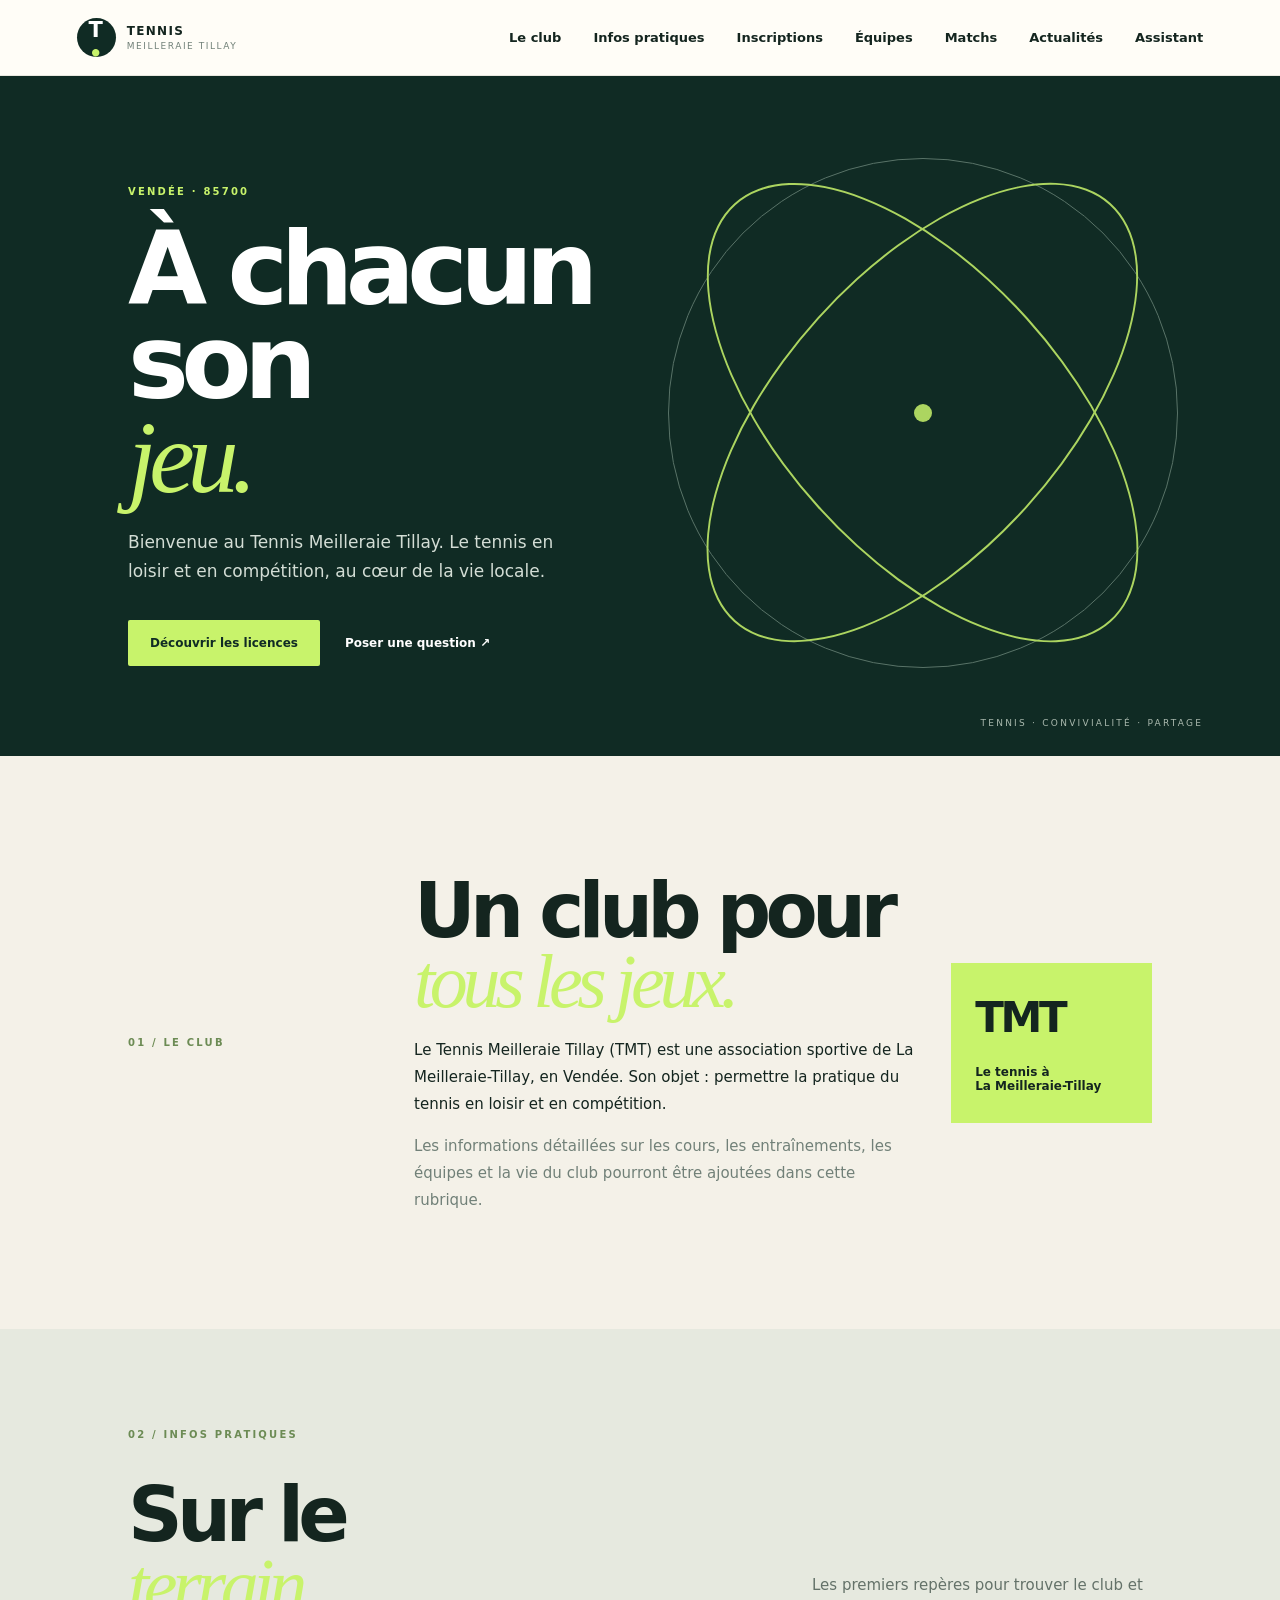
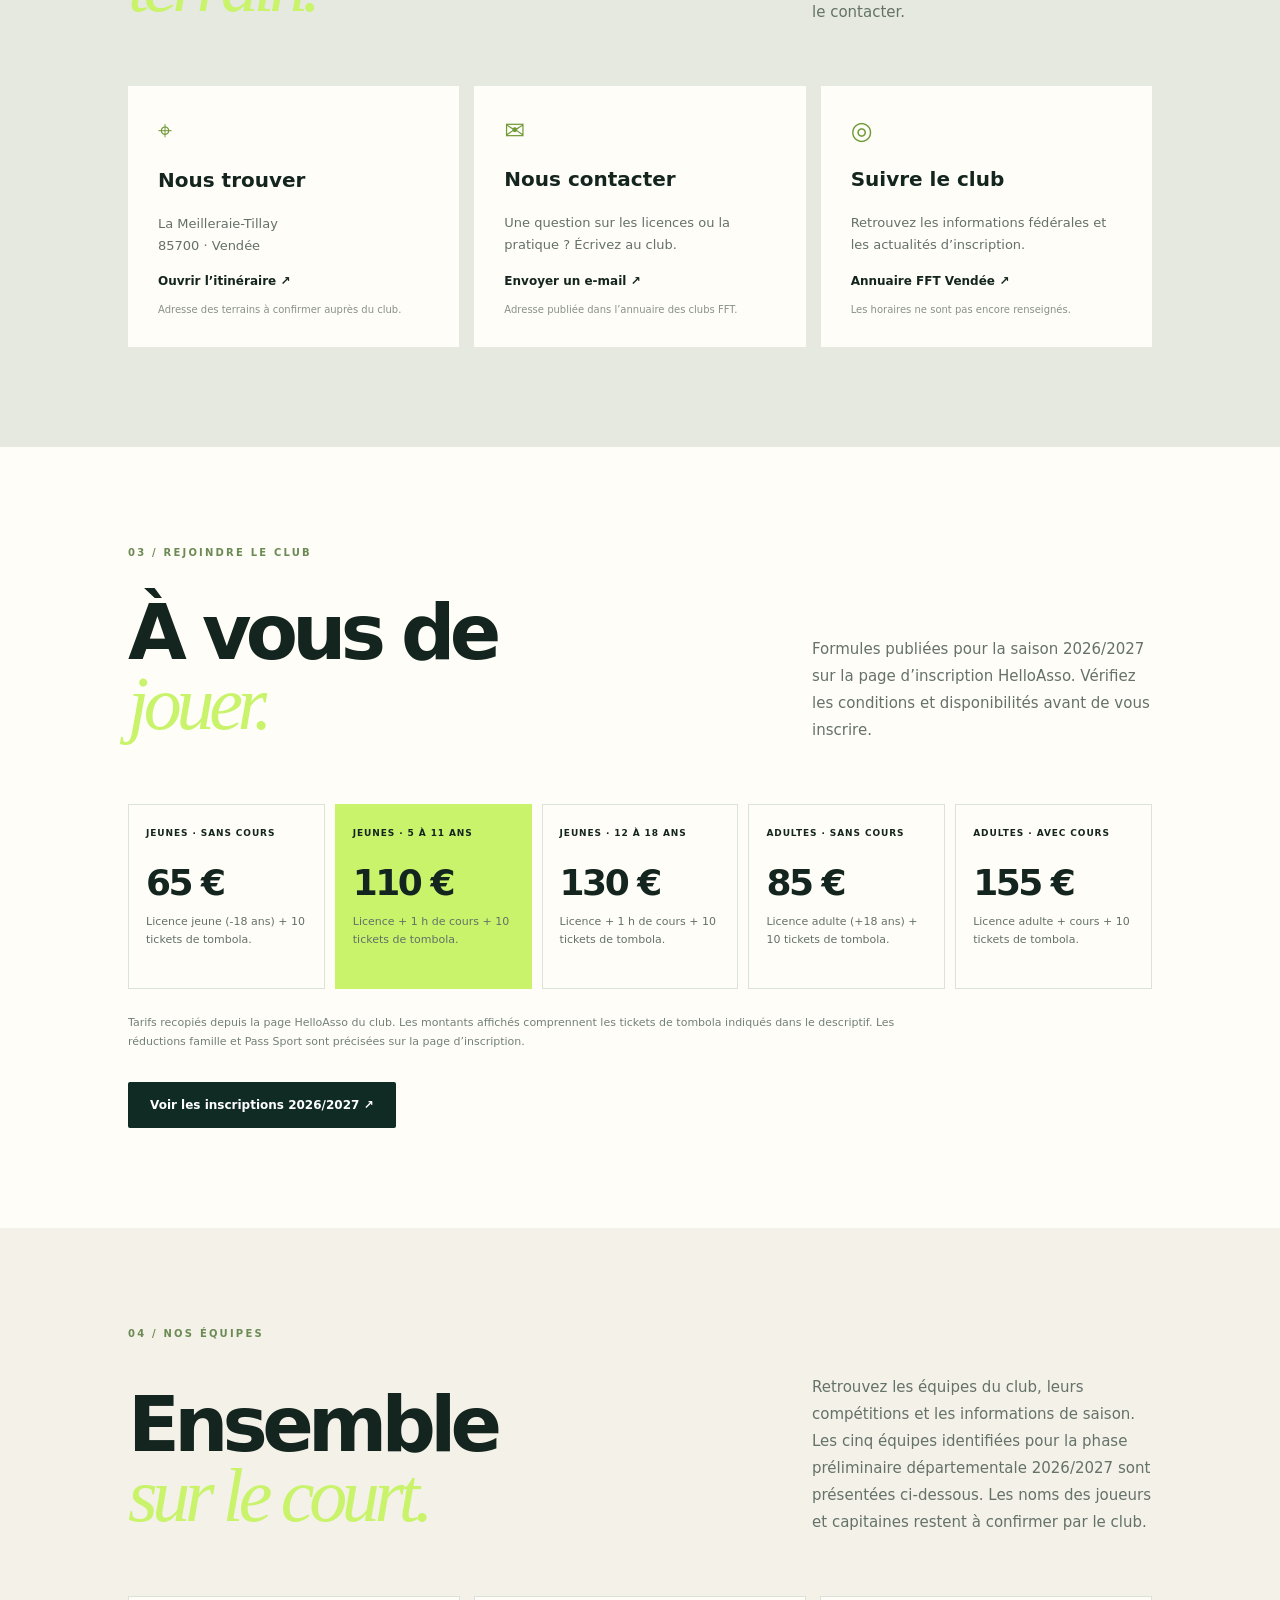
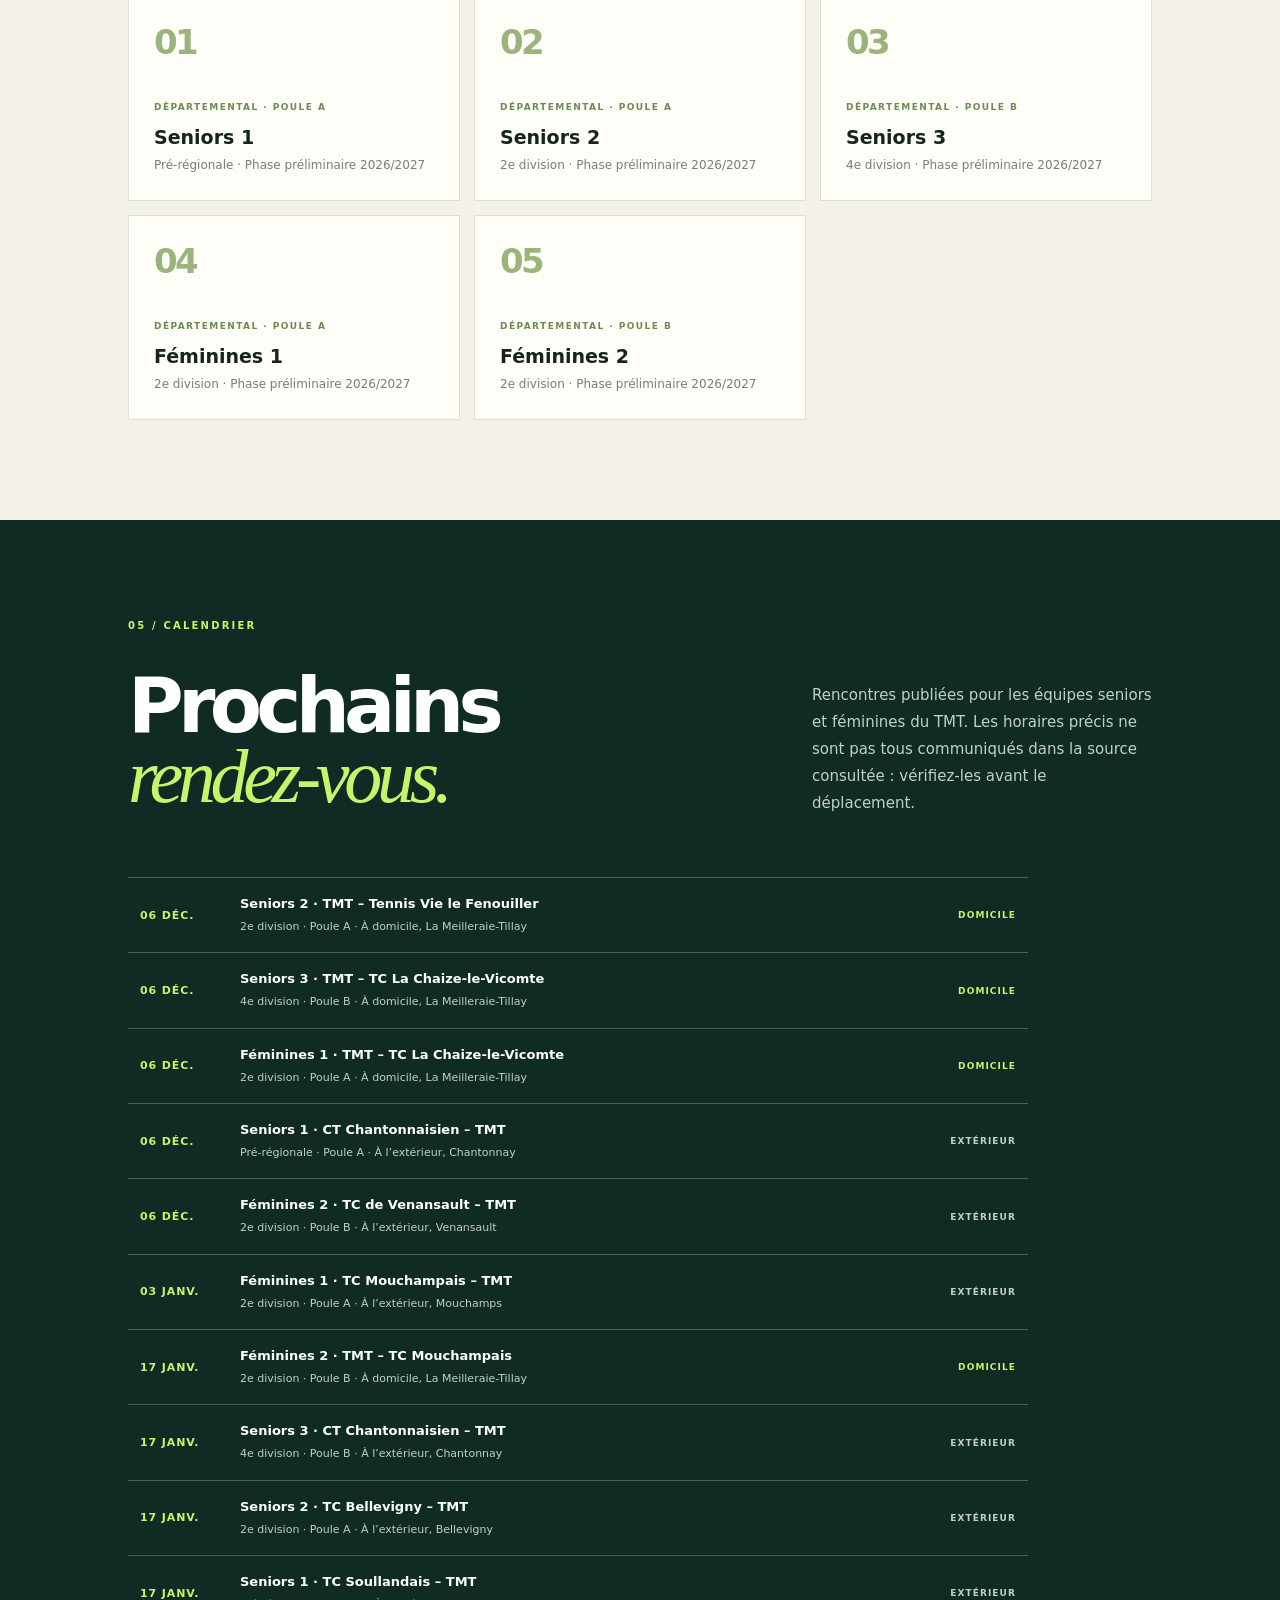
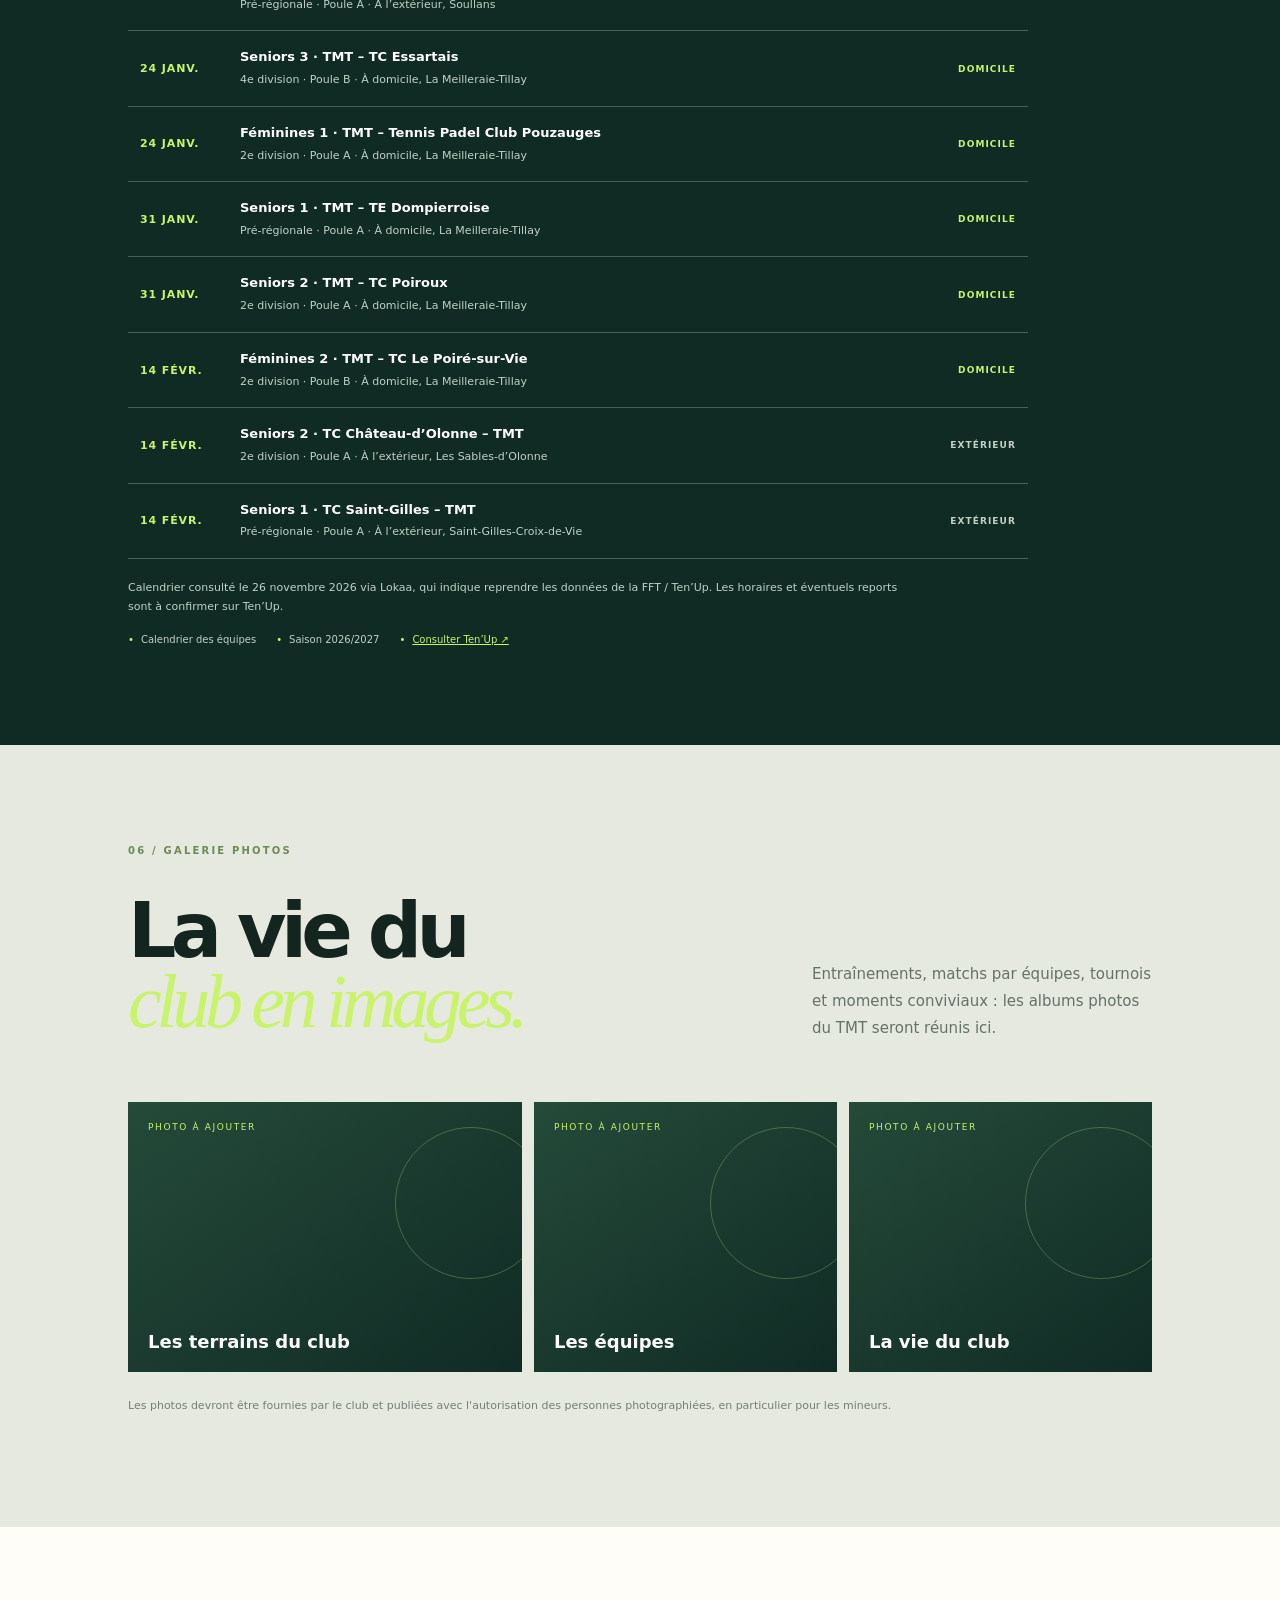
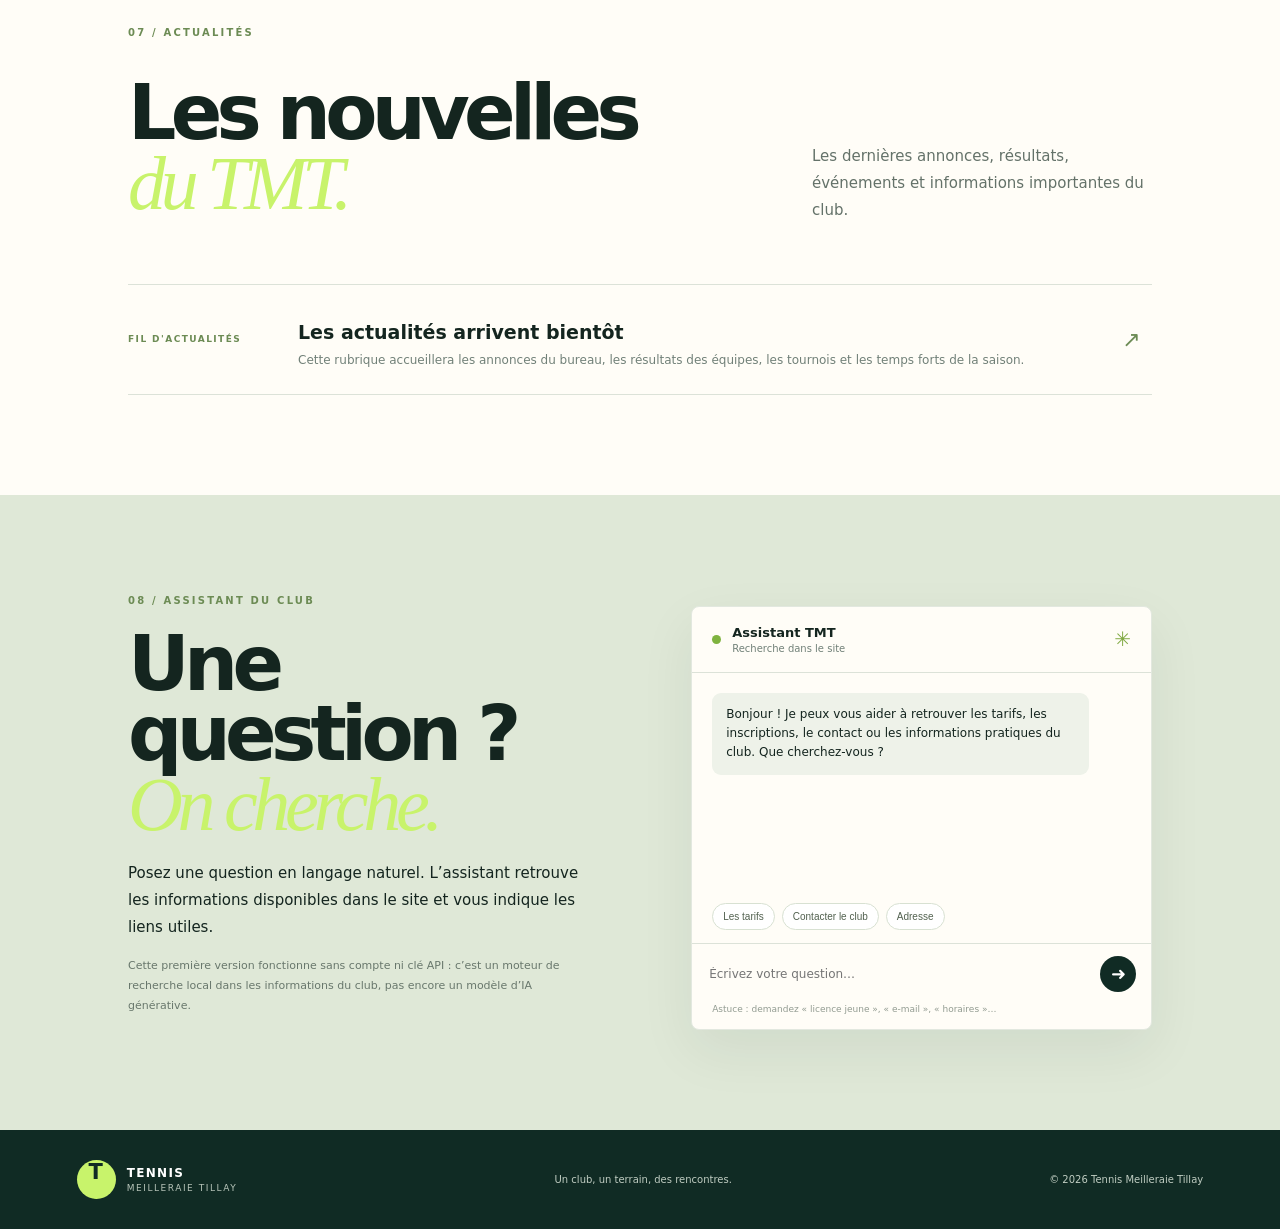
==== index.html @ 19c1b662 "Add files via upload" ====
<!doctype html>
<html lang="fr">
<head>
  <meta charset="utf-8">
  <meta name="viewport" content="width=device-width, initial-scale=1, viewport-fit=cover">
  <meta name="theme-color" content="#102b24">
  <meta name="description" content="Le site du Tennis Meilleraie Tillay : club, inscriptions, actualités et assistant de recherche.">
  <link rel="manifest" href="manifest.webmanifest">
  <link rel="icon" href="assets/icon.svg" type="image/svg+xml">
  <link rel="stylesheet" href="styles.css">
  <title>Tennis Meilleraie Tillay</title>
</head>
<body>
  <header class="topbar">
    <a class="brand" href="#accueil" aria-label="Accueil Tennis Meilleraie Tillay">
      <span class="brand-mark">T<span>•</span></span>
      <span><strong>TENNIS</strong><small>MEILLERAIE TILLAY</small></span>
    </a>
    <button class="menu-toggle" id="menuToggle" aria-label="Ouvrir le menu">☰</button>
    <nav id="mainNav">
      <a href="#club">Le club</a><a href="#infos">Infos pratiques</a>
      <a href="#inscriptions">Inscriptions</a><a href="#equipes">Équipes</a><a href="#calendrier">Matchs</a><a href="#actualites">Actualités</a><a href="#assistant">Assistant</a>
    </nav>
  </header>

  <main id="accueil">
    <section class="hero">
      <div class="hero-content">
        <p class="eyebrow">VENDÉE · 85700</p>
        <h1>À chacun son<br><em>jeu.</em></h1>
        <p class="hero-lead">Bienvenue au Tennis Meilleraie Tillay. Le tennis en loisir et en compétition, au cœur de la vie locale.</p>
        <div class="hero-actions">
          <a class="btn btn-light" href="#inscriptions">Découvrir les licences</a>
          <a class="text-link" href="#assistant">Poser une question ↗</a>
        </div>
      </div>
      <div class="hero-ball" aria-hidden="true"><span></span></div>
      <div class="hero-note">TENNIS · CONVIVIALITÉ · PARTAGE</div>
    </section>

    <section class="intro section" id="club">
      <div class="section-kicker">01 / LE CLUB</div>
      <div class="intro-copy">
        <h2>Un club pour<br><em>tous les jeux.</em></h2>
        <p>Le Tennis Meilleraie Tillay (TMT) est une association sportive de La Meilleraie-Tillay, en Vendée. Son objet : permettre la pratique du tennis en loisir et en compétition.</p>
        <p class="muted">Les informations détaillées sur les cours, les entraînements, les équipes et la vie du club pourront être ajoutées dans cette rubrique.</p>
      </div>
      <div class="stat-card"><span class="stat-number">TMT</span><span>Le tennis à<br>La Meilleraie-Tillay</span></div>
    </section>

    <section class="dark-section section" id="infos">
      <div class="section-kicker">02 / INFOS PRATIQUES</div>
      <div class="section-heading"><h2>Sur le<br><em>terrain.</em></h2><p>Les premiers repères pour trouver le club et le contacter.</p></div>
      <div class="info-grid">
        <article class="info-card"><span class="card-icon">⌖</span><h3>Nous trouver</h3><p>La Meilleraie-Tillay<br>85700 · Vendée</p><a target="_blank" rel="noreferrer" href="https://www.google.com/maps/search/?api=1&query=Tennis+Meilleraie+Tillay">Ouvrir l’itinéraire ↗</a><small>Adresse des terrains à confirmer auprès du club.</small></article>
        <article class="info-card"><span class="card-icon">✉</span><h3>Nous contacter</h3><p>Une question sur les licences ou la pratique ? Écrivez au club.</p><a href="mailto:tennismeilleraietillay85@gmail.com">Envoyer un e-mail ↗</a><small>Adresse publiée dans l’annuaire des clubs FFT.</small></article>
        <article class="info-card"><span class="card-icon">◎</span><h3>Suivre le club</h3><p>Retrouvez les informations fédérales et les actualités d’inscription.</p><a target="_blank" rel="noreferrer" href="https://vendee.fft.fr/clubs-vendee">Annuaire FFT Vendée ↗</a><small>Les horaires ne sont pas encore renseignés.</small></article>
      </div>
    </section>

    <section class="section membership" id="inscriptions">
      <div class="section-kicker">03 / REJOINDRE LE CLUB</div>
      <div class="section-heading"><h2>À vous de<br><em>jouer.</em></h2><p>Formules publiées pour la saison 2026/2027 sur la page d’inscription HelloAsso. Vérifiez les conditions et disponibilités avant de vous inscrire.</p></div>
      <div class="price-grid">
        <article class="price-card"><span>JEUNES · SANS COURS</span><strong>65 €</strong><p>Licence jeune (-18 ans) + 10 tickets de tombola.</p></article>
        <article class="price-card featured"><span>JEUNES · 5 À 11 ANS</span><strong>110 €</strong><p>Licence + 1 h de cours + 10 tickets de tombola.</p></article>
        <article class="price-card"><span>JEUNES · 12 À 18 ANS</span><strong>130 €</strong><p>Licence + 1 h de cours + 10 tickets de tombola.</p></article>
        <article class="price-card"><span>ADULTES · SANS COURS</span><strong>85 €</strong><p>Licence adulte (+18 ans) + 10 tickets de tombola.</p></article>
        <article class="price-card"><span>ADULTES · AVEC COURS</span><strong>155 €</strong><p>Licence adulte + cours + 10 tickets de tombola.</p></article>
      </div>
      <p class="fineprint">Tarifs recopiés depuis la page HelloAsso du club. Les montants affichés comprennent les tickets de tombola indiqués dans le descriptif. Les réductions famille et Pass Sport sont précisées sur la page d’inscription.</p>
      <a class="btn btn-dark" target="_blank" rel="noreferrer" href="https://www.helloasso.com/associations/tennis-meilleraie-tillay/evenements/licences-2026-2027">Voir les inscriptions 2026/2027 ↗</a>
    </section>


    <section class="club-life section" id="equipes">
      <div class="section-kicker">04 / NOS ÉQUIPES</div>
      <div class="section-heading"><h2>Ensemble<br><em>sur le court.</em></h2><p>Retrouvez les équipes du club, leurs compétitions et les informations de saison. Les cinq équipes identifiées pour la phase préliminaire départementale 2026/2027 sont présentées ci-dessous. Les noms des joueurs et capitaines restent à confirmer par le club.</p></div>
      <div class="team-grid">
        <article class="team-card"><span class="team-number">01</span><div><span class="team-tag">DÉPARTEMENTAL · POULE A</span><h3>Seniors 1</h3><p>Pré-régionale · Phase préliminaire 2026/2027</p></div></article>
        <article class="team-card"><span class="team-number">02</span><div><span class="team-tag">DÉPARTEMENTAL · POULE A</span><h3>Seniors 2</h3><p>2e division · Phase préliminaire 2026/2027</p></div></article>
        <article class="team-card"><span class="team-number">03</span><div><span class="team-tag">DÉPARTEMENTAL · POULE B</span><h3>Seniors 3</h3><p>4e division · Phase préliminaire 2026/2027</p></div></article>
        <article class="team-card"><span class="team-number">04</span><div><span class="team-tag">DÉPARTEMENTAL · POULE A</span><h3>Féminines 1</h3><p>2e division · Phase préliminaire 2026/2027</p></div></article>
        <article class="team-card"><span class="team-number">05</span><div><span class="team-tag">DÉPARTEMENTAL · POULE B</span><h3>Féminines 2</h3><p>2e division · Phase préliminaire 2026/2027</p></div></article>
      </div>
    </section>

    <section class="match-section section" id="calendrier">
      <div class="section-kicker">05 / CALENDRIER</div>
      <div class="section-heading"><h2>Prochains<br><em>rendez-vous.</em></h2><p>Rencontres publiées pour les équipes seniors et féminines du TMT. Les horaires précis ne sont pas tous communiqués dans la source consultée : vérifiez-les avant le déplacement.</p></div>
      <div class="fixture-list">
        <article class="fixture-row"><time datetime="2026-12-06">06 DÉC.</time><div><strong>Seniors 2 · TMT – Tennis Vie le Fenouiller</strong><small>2e division · Poule A · À domicile, La Meilleraie-Tillay</small></div><span class="fixture-status">DOMICILE</span></article>
        <article class="fixture-row"><time datetime="2026-12-06">06 DÉC.</time><div><strong>Seniors 3 · TMT – TC La Chaize-le-Vicomte</strong><small>4e division · Poule B · À domicile, La Meilleraie-Tillay</small></div><span class="fixture-status">DOMICILE</span></article>
        <article class="fixture-row"><time datetime="2026-12-06">06 DÉC.</time><div><strong>Féminines 1 · TMT – TC La Chaize-le-Vicomte</strong><small>2e division · Poule A · À domicile, La Meilleraie-Tillay</small></div><span class="fixture-status">DOMICILE</span></article>
        <article class="fixture-row"><time datetime="2026-12-06">06 DÉC.</time><div><strong>Seniors 1 · CT Chantonnaisien – TMT</strong><small>Pré-régionale · Poule A · À l’extérieur, Chantonnay</small></div><span class="fixture-status away">EXTÉRIEUR</span></article>
        <article class="fixture-row"><time datetime="2026-12-06">06 DÉC.</time><div><strong>Féminines 2 · TC de Venansault – TMT</strong><small>2e division · Poule B · À l’extérieur, Venansault</small></div><span class="fixture-status away">EXTÉRIEUR</span></article>
        <article class="fixture-row"><time datetime="2027-01-03">03 JANV.</time><div><strong>Féminines 1 · TC Mouchampais – TMT</strong><small>2e division · Poule A · À l’extérieur, Mouchamps</small></div><span class="fixture-status away">EXTÉRIEUR</span></article>
        <article class="fixture-row"><time datetime="2027-01-17">17 JANV.</time><div><strong>Féminines 2 · TMT – TC Mouchampais</strong><small>2e division · Poule B · À domicile, La Meilleraie-Tillay</small></div><span class="fixture-status">DOMICILE</span></article>
        <article class="fixture-row"><time datetime="2027-01-17">17 JANV.</time><div><strong>Seniors 3 · CT Chantonnaisien – TMT</strong><small>4e division · Poule B · À l’extérieur, Chantonnay</small></div><span class="fixture-status away">EXTÉRIEUR</span></article>
        <article class="fixture-row"><time datetime="2027-01-17">17 JANV.</time><div><strong>Seniors 2 · TC Bellevigny – TMT</strong><small>2e division · Poule A · À l’extérieur, Bellevigny</small></div><span class="fixture-status away">EXTÉRIEUR</span></article>
        <article class="fixture-row"><time datetime="2027-01-17">17 JANV.</time><div><strong>Seniors 1 · TC Soullandais – TMT</strong><small>Pré-régionale · Poule A · À l’extérieur, Soullans</small></div><span class="fixture-status away">EXTÉRIEUR</span></article>
        <article class="fixture-row"><time datetime="2027-01-24">24 JANV.</time><div><strong>Seniors 3 · TMT – TC Essartais</strong><small>4e division · Poule B · À domicile, La Meilleraie-Tillay</small></div><span class="fixture-status">DOMICILE</span></article>
        <article class="fixture-row"><time datetime="2027-01-24">24 JANV.</time><div><strong>Féminines 1 · TMT – Tennis Padel Club Pouzauges</strong><small>2e division · Poule A · À domicile, La Meilleraie-Tillay</small></div><span class="fixture-status">DOMICILE</span></article>
        <article class="fixture-row"><time datetime="2027-01-31">31 JANV.</time><div><strong>Seniors 1 · TMT – TE Dompierroise</strong><small>Pré-régionale · Poule A · À domicile, La Meilleraie-Tillay</small></div><span class="fixture-status">DOMICILE</span></article>
        <article class="fixture-row"><time datetime="2027-01-31">31 JANV.</time><div><strong>Seniors 2 · TMT – TC Poiroux</strong><small>2e division · Poule A · À domicile, La Meilleraie-Tillay</small></div><span class="fixture-status">DOMICILE</span></article>
        <article class="fixture-row"><time datetime="2027-02-14">14 FÉVR.</time><div><strong>Féminines 2 · TMT – TC Le Poiré-sur-Vie</strong><small>2e division · Poule B · À domicile, La Meilleraie-Tillay</small></div><span class="fixture-status">DOMICILE</span></article>
        <article class="fixture-row"><time datetime="2027-02-14">14 FÉVR.</time><div><strong>Seniors 2 · TC Château-d’Olonne – TMT</strong><small>2e division · Poule A · À l’extérieur, Les Sables-d’Olonne</small></div><span class="fixture-status away">EXTÉRIEUR</span></article>
        <article class="fixture-row"><time datetime="2027-02-14">14 FÉVR.</time><div><strong>Seniors 1 · TC Saint-Gilles – TMT</strong><small>Pré-régionale · Poule A · À l’extérieur, Saint-Gilles-Croix-de-Vie</small></div><span class="fixture-status away">EXTÉRIEUR</span></article>
      </div>
      <p class="fineprint on-dark">Calendrier consulté le 26 novembre 2026 via Lokaa, qui indique reprendre les données de la FFT / Ten’Up. Les horaires et éventuels reports sont à confirmer sur Ten’Up.</p>
      <div class="match-legend"><span>Calendrier des équipes</span><span>Saison 2026/2027</span><span><a href="https://tenup.fft.fr/recherche/equipes" target="_blank" rel="noreferrer">Consulter Ten’Up ↗</a></span></div>
    </section>

    <section class="gallery-section section" id="galerie">
      <div class="section-kicker">06 / GALERIE PHOTOS</div>
      <div class="section-heading"><h2>La vie du<br><em>club en images.</em></h2><p>Entraînements, matchs par équipes, tournois et moments conviviaux : les albums photos du TMT seront réunis ici.</p></div>
      <div class="gallery-grid">
        <div class="gallery-placeholder gallery-large"><span>PHOTO À AJOUTER</span><strong>Les terrains du club</strong></div>
        <div class="gallery-placeholder"><span>PHOTO À AJOUTER</span><strong>Les équipes</strong></div>
        <div class="gallery-placeholder"><span>PHOTO À AJOUTER</span><strong>La vie du club</strong></div>
      </div>
      <p class="fineprint">Les photos devront être fournies par le club et publiées avec l'autorisation des personnes photographiées, en particulier pour les mineurs.</p>
    </section>

    <section class="news-section section" id="actualites">
      <div class="section-kicker">07 / ACTUALITÉS</div>
      <div class="section-heading"><h2>Les nouvelles<br><em>du TMT.</em></h2><p>Les dernières annonces, résultats, événements et informations importantes du club.</p></div>
      <article class="news-empty"><span class="news-date">FIL D'ACTUALITÉS</span><div><h3>Les actualités arrivent bientôt</h3><p>Cette rubrique accueillera les annonces du bureau, les résultats des équipes, les tournois et les temps forts de la saison.</p></div><span class="news-arrow">↗</span></article>
    </section>

    <section class="assistant-section section" id="assistant">
      <div class="section-kicker">08 / ASSISTANT DU CLUB</div>
      <div class="assistant-layout">
        <div><h2>Une question ?<br><em>On cherche.</em></h2><p>Posez une question en langage naturel. L’assistant retrouve les informations disponibles dans le site et vous indique les liens utiles.</p><p class="assistant-disclaimer">Cette première version fonctionne sans compte ni clé API : c’est un moteur de recherche local dans les informations du club, pas encore un modèle d’IA générative.</p></div>
        <div class="chat-panel">
          <div class="chat-head"><span class="online-dot"></span><div><strong>Assistant TMT</strong><small>Recherche dans le site</small></div><span class="sparkle">✳</span></div>
          <div class="chat-messages" id="chatMessages" aria-live="polite">
            <div class="bubble bot">Bonjour ! Je peux vous aider à retrouver les tarifs, les inscriptions, le contact ou les informations pratiques du club. Que cherchez-vous ?</div>
          </div>
          <div class="suggestions">
            <button data-question="Quels sont les tarifs ?">Les tarifs</button>
            <button data-question="Comment contacter le club ?">Contacter le club</button>
            <button data-question="Où se trouve le club ?">Adresse</button>
          </div>
          <form id="chatForm" class="chat-form"><input id="chatInput" autocomplete="off" placeholder="Écrivez votre question…" aria-label="Votre question"><button aria-label="Envoyer">➜</button></form>
          <small class="chat-hint">Astuce : demandez « licence jeune », « e-mail », « horaires »…</small>
        </div>
      </div>
    </section>
  </main>

  <footer><a class="brand footer-brand" href="#accueil"><span class="brand-mark">T<span>•</span></span><span><strong>TENNIS</strong><small>MEILLERAIE TILLAY</small></span></a><p>Un club, un terrain, des rencontres.</p><span>© <span id="year"></span> Tennis Meilleraie Tillay</span></footer>
  <script src="app.js"></script>
</body>
</html>
---- styles.css ----
:root{--forest:#102b24;--green:#c8f36b;--cream:#f4f1e8;--paper:#fffdf7;--ink:#14251f;--muted:#718078;--line:#dce2d8}*{box-sizing:border-box}html{scroll-behavior:smooth}body{margin:0;background:var(--cream);color:var(--ink);font-family:Inter,ui-sans-serif,system-ui,-apple-system,"Segoe UI",sans-serif}a{color:inherit}.topbar{height:76px;padding:0 6vw;display:flex;align-items:center;justify-content:space-between;background:var(--paper);position:sticky;top:0;z-index:10;border-bottom:1px solid #e9e8df}.brand{display:flex;align-items:center;gap:11px;text-decoration:none;letter-spacing:.08em}.brand-mark{width:39px;height:39px;border-radius:50%;background:var(--forest);color:white;display:grid;place-items:center;font-weight:900;font-size:21px}.brand-mark span{color:var(--green)}.brand strong,.brand small{display:block}.brand strong{font-size:12px}.brand small{font-size:9px;letter-spacing:.17em;margin-top:3px;color:var(--muted)}nav{display:flex;gap:32px}nav a{text-decoration:none;font-size:13px;font-weight:650}nav a:hover,.text-link:hover{color:#5e8a23}.menu-toggle{display:none;border:0;background:none;font-size:25px}.hero{min-height:590px;background:var(--forest);color:white;padding:100px 10vw 90px;position:relative;overflow:hidden;display:flex;align-items:center}.hero-content{max-width:620px;position:relative;z-index:2}.eyebrow,.section-kicker{font-size:10px;font-weight:800;letter-spacing:.22em}.eyebrow{color:var(--green)}h1,h2{font-size:clamp(54px,8vw,105px);line-height:.92;letter-spacing:-.075em;margin:25px 0 22px;font-weight:850}h1 em,h2 em{font-family:Georgia,serif;font-weight:400;letter-spacing:-.07em;color:var(--green)}.hero-lead{font-size:17px;line-height:1.7;color:#d3ddd5;max-width:440px}.hero-actions{display:flex;align-items:center;gap:25px;margin-top:35px}.btn{display:inline-flex;padding:16px 22px;text-decoration:none;font-size:12px;font-weight:800;border-radius:2px;align-items:center;justify-content:center}.btn-light{background:var(--green);color:var(--forest)}.btn-dark{background:var(--forest);color:white;margin-top:20px}.text-link{font-size:12px;color:white;text-decoration:none;font-weight:700}.hero-ball{position:absolute;width:min(42vw,510px);height:min(42vw,510px);border-radius:50%;right:8%;top:12%;border:1px solid #668074;display:grid;place-items:center;opacity:.85}.hero-ball:before,.hero-ball:after{content:"";position:absolute;border:2px solid var(--green);border-radius:50%;width:110%;height:55%;transform:rotate(48deg)}.hero-ball:after{transform:rotate(-48deg)}.hero-ball span{width:18px;height:18px;background:var(--green);border-radius:50%}.hero-note{position:absolute;bottom:28px;right:6vw;font-size:9px;letter-spacing:.25em;color:#aab9ae}.section{padding:100px 10vw}.intro{display:grid;grid-template-columns:1fr 2fr .8fr;gap:35px;align-items:center}.section-kicker{color:#6c8b54}.intro h2,.section-heading h2,.assistant-layout h2{font-size:clamp(48px,6vw,76px);margin:20px 0}.intro-copy p,.section-heading p,.assistant-layout>div>p{font-size:15px;line-height:1.8;max-width:560px}.muted,.fineprint{color:var(--muted)}.stat-card{background:var(--green);padding:30px 24px;min-height:160px;display:flex;flex-direction:column;justify-content:space-between;font-size:12px;font-weight:700}.stat-number{font-size:42px;letter-spacing:-.08em}.dark-section{background:#e6e9df}.section-heading{display:flex;align-items:end;justify-content:space-between;gap:30px;margin:20px 0 45px}.section-heading h2{flex:1}.section-heading p{max-width:340px;color:#647269}.info-grid{display:grid;grid-template-columns:repeat(3,1fr);gap:15px}.info-card{background:var(--paper);padding:30px;min-height:260px;display:flex;flex-direction:column;align-items:flex-start}.card-icon{font-size:25px;color:#719a39}.info-card h3{font-size:20px;margin:22px 0 8px}.info-card p{font-size:13px;line-height:1.7;color:#637168;min-height:48px}.info-card a{font-size:12px;font-weight:800;text-decoration:none;margin-top:auto}.info-card small{font-size:10px;color:#879189;margin-top:14px;line-height:1.5}.membership{background:var(--paper)}.price-grid{display:grid;grid-template-columns:repeat(5,1fr);gap:10px}.price-card{padding:22px 17px;border:1px solid var(--line);min-height:185px;display:flex;flex-direction:column}.price-card.featured{background:var(--green);border-color:var(--green)}.price-card span{font-size:9px;letter-spacing:.1em;font-weight:850;line-height:1.5}.price-card strong{font-size:36px;letter-spacing:-.07em;margin:22px 0 10px}.price-card p{font-size:11px;line-height:1.6;color:#637168;margin:0}.fineprint{font-size:11px;line-height:1.7;max-width:780px;margin-top:25px}.assistant-section{background:#dfe8d7}.assistant-layout{display:grid;grid-template-columns:1fr 1fr;gap:8vw;align-items:center}.assistant-disclaimer{font-size:11px!important;color:#68776c}.chat-panel{background:var(--paper);box-shadow:0 20px 55px #102b2412;border:1px solid #e2e8df;border-radius:8px;overflow:hidden}.chat-head{display:flex;align-items:center;gap:11px;padding:18px 20px;border-bottom:1px solid var(--line)}.online-dot{width:9px;height:9px;border-radius:50%;background:#7fb33f}.chat-head strong,.chat-head small{display:block}.chat-head strong{font-size:13px}.chat-head small{font-size:10px;color:var(--muted);margin-top:3px}.sparkle{margin-left:auto;color:#80a943;font-size:20px}.chat-messages{height:230px;overflow:auto;padding:20px;display:flex;flex-direction:column;gap:12px}.bubble{max-width:90%;font-size:12px;line-height:1.6;padding:12px 14px;border-radius:9px}.bubble.bot{background:#eef2e9;align-self:flex-start}.bubble.user{background:var(--forest);color:white;align-self:flex-end}.bubble a{font-weight:800}.suggestions{display:flex;gap:7px;flex-wrap:wrap;padding:0 20px 13px}.suggestions button{border:1px solid #d8e1d2;background:white;border-radius:20px;padding:7px 10px;font-size:10px;color:#52614f}.suggestions button:active{background:var(--green)}.chat-form{display:flex;padding:12px 15px;border-top:1px solid var(--line);gap:8px}.chat-form input{border:0;outline:0;flex:1;min-width:0;font:inherit;font-size:12px;background:transparent}.chat-form button{width:36px;height:36px;border:0;border-radius:50%;background:var(--forest);color:white;font-size:18px}.chat-hint{display:block;padding:0 20px 15px;color:#929b91;font-size:9px}footer{background:var(--forest);color:white;padding:30px 6vw;display:flex;align-items:center;justify-content:space-between;gap:20px}footer p,footer>span{font-size:10px;color:#c0cdc2}.footer-brand .brand-mark{background:var(--green);color:var(--forest)}.footer-brand small{color:#b7c4b9}@media(max-width:850px){.topbar{padding:0 5vw}.menu-toggle{display:block}nav{display:none;position:absolute;top:76px;left:0;right:0;background:var(--paper);padding:20px 6vw;flex-direction:column;gap:20px;border-bottom:1px solid var(--line)}nav.open{display:flex}.hero{padding:85px 7vw;min-height:570px}.hero-ball{right:-22%;top:25%;width:70vw;height:70vw;opacity:.35}.section{padding:75px 7vw}.intro{grid-template-columns:1fr 2fr}.stat-card{grid-column:2}.price-grid{grid-template-columns:repeat(2,1fr)}.assistant-layout{grid-template-columns:1fr;gap:30px}}@media(max-width:560px){.hero{min-height:560px}.hero h1{font-size:68px}.hero-actions{align-items:flex-start;flex-direction:column;gap:18px}.intro{grid-template-columns:1fr}.stat-card{grid-column:auto;max-width:220px}.section-heading{display:block}.section-heading p{margin-top:0}.info-grid{grid-template-columns:1fr}.info-card{min-height:210px}.price-grid{grid-template-columns:1fr 1fr}.price-card{min-height:165px;padding:16px 13px}.price-card strong{font-size:30px}.assistant-layout h2{font-size:56px}footer{flex-wrap:wrap}footer p{order:3;width:100%}}@media(prefers-reduced-motion:reduce){html{scroll-behavior:auto}}

/* Rubriques équipes, calendrier, galerie et actualités */
.club-life{background:#f4f1e8}.team-grid{display:grid;grid-template-columns:repeat(3,1fr);gap:14px}.team-card{background:#fffdf7;padding:25px;min-height:205px;display:flex;flex-direction:column;justify-content:space-between;border:1px solid #dce2d8}.team-number{font-size:34px;font-weight:850;letter-spacing:-.08em;color:#9bb47c}.team-tag,.news-date{font-size:9px;letter-spacing:.16em;font-weight:850;color:#6c8b54}.team-card h3,.news-empty h3{font-size:19px;margin:12px 0 7px}.team-card p,.news-empty p{font-size:12px;line-height:1.7;color:#718078;margin:0}.match-section{background:#102b24;color:white}.match-section .section-kicker{color:#c8f36b}.match-section .section-heading p{color:#c2d0c5}.match-empty{border:1px solid #496057;padding:25px;display:flex;align-items:center;gap:20px;max-width:760px}.calendar-icon{font-size:38px;color:#c8f36b}.match-empty strong{font-size:16px}.match-empty p{font-size:12px;line-height:1.6;color:#c2d0c5;margin-bottom:0}.match-legend{display:flex;gap:20px;margin-top:18px;color:#c2d0c5;font-size:10px}.match-legend span:before{content:"•";color:#c8f36b;margin-right:7px}.gallery-section{background:#e6e9df}.gallery-placeholder{min-height:170px;background:linear-gradient(145deg,#244a39,#102b24);color:white;padding:20px;display:flex;flex-direction:column;justify-content:space-between;position:relative;overflow:hidden}.gallery-placeholder:after{content:"";position:absolute;width:150px;height:150px;border:1px solid #a5c47b;border-radius:50%;right:-25px;top:25px;opacity:.35}.gallery-placeholder span{font-size:9px;letter-spacing:.18em;color:#c8f36b;z-index:1}.gallery-placeholder strong{font-size:18px;z-index:1}.gallery-large{min-height:270px}.gallery-grid{display:grid;grid-template-columns:1.3fr 1fr 1fr;gap:12px}.news-section{background:#fffdf7}.news-empty{border-top:1px solid #dce2d8;border-bottom:1px solid #dce2d8;padding:24px 0;display:grid;grid-template-columns:150px 1fr 30px;gap:20px;align-items:center}.news-arrow{font-size:22px;color:#6c8b54}.assistant-section .section-kicker{color:#6c8b54}
@media(max-width:850px){.team-grid{grid-template-columns:1fr 1fr}.gallery-grid{grid-template-columns:1fr 1fr}.gallery-large{grid-column:span 2}.news-empty{grid-template-columns:1fr 25px}.news-date{grid-column:1/-1}}
@media(max-width:560px){.team-grid,.gallery-grid{grid-template-columns:1fr}.gallery-large{grid-column:auto}.gallery-placeholder,.gallery-large{min-height:180px}.match-empty{align-items:flex-start;padding:18px}.match-legend{flex-wrap:wrap;gap:10px}.news-empty{gap:10px}}

/* Calendrier des rencontres */
.fixture-list{max-width:900px;border-top:1px solid #496057}.fixture-row{display:grid;grid-template-columns:82px 1fr auto;gap:18px;align-items:center;padding:17px 12px;border-bottom:1px solid #496057}.fixture-row time{font-size:11px;letter-spacing:.08em;font-weight:850;color:#c8f36b}.fixture-row strong{font-size:13px;display:block;line-height:1.45}.fixture-row small{display:block;font-size:11px;color:#c2d0c5;margin-top:5px;line-height:1.5}.fixture-status{font-size:9px;letter-spacing:.12em;font-weight:850;color:#c8f36b}.fixture-status.away{color:#c2d0c5}.on-dark{color:#c2d0c5;margin-top:20px}.match-legend a{color:#c8f36b}@media(max-width:560px){.fixture-row{grid-template-columns:62px 1fr;gap:10px;padding:15px 4px}.fixture-status{grid-column:2}.fixture-row strong{font-size:12px}}
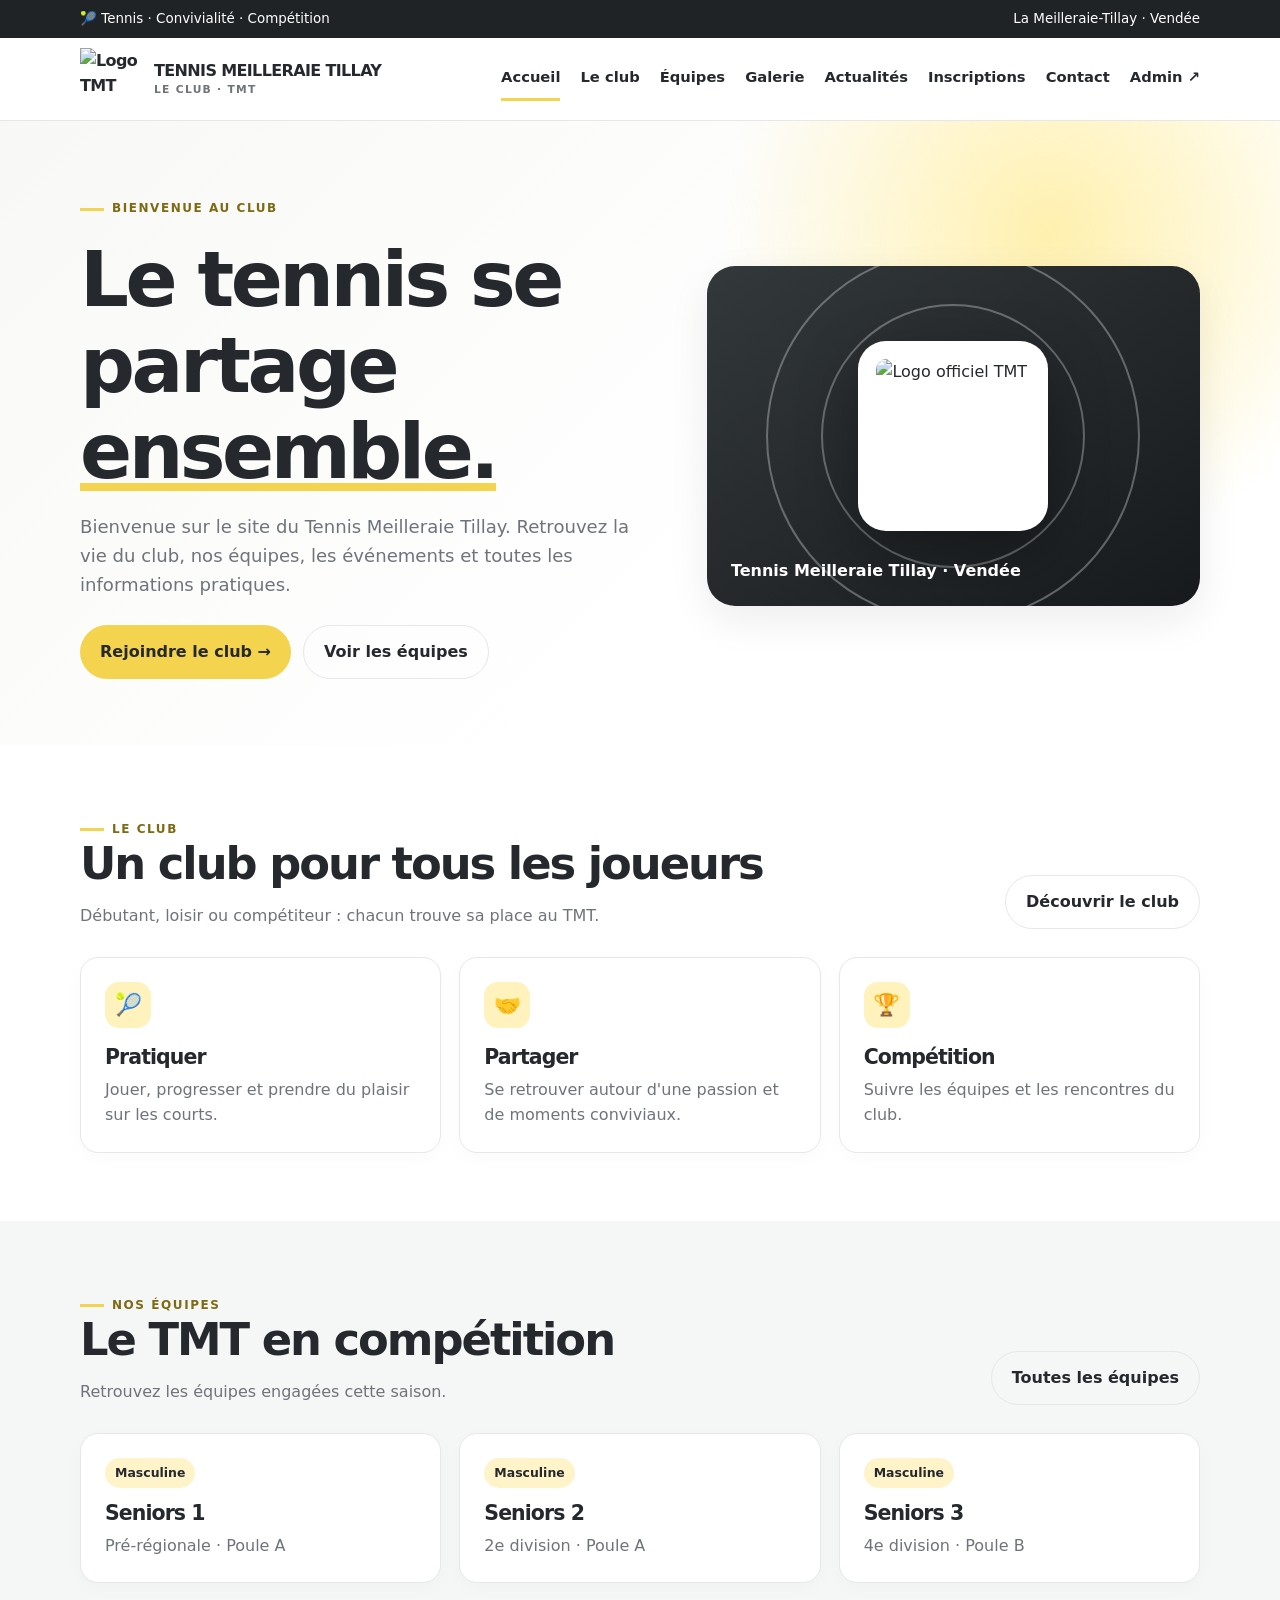
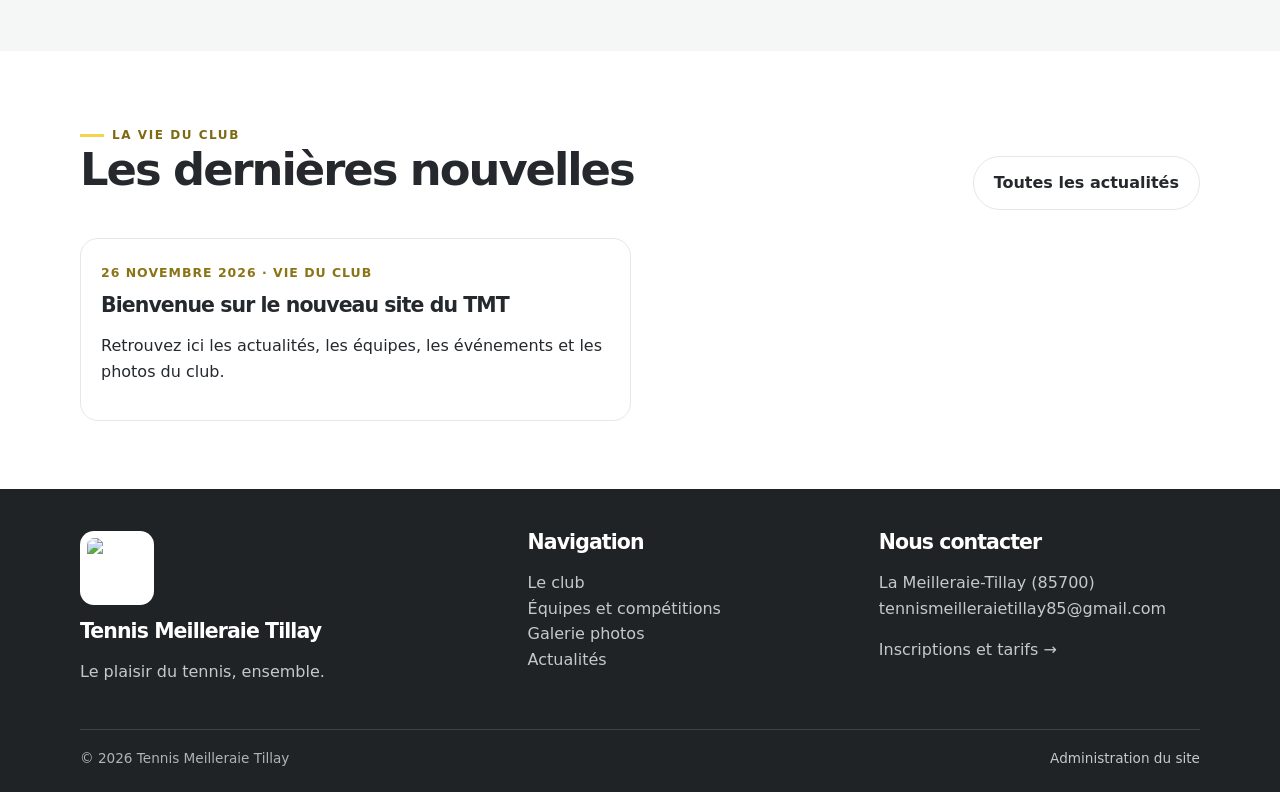
==== commit 447539be: "Add files via upload" ====
--- a/index.html
+++ b/index.html
@@ -1,155 +1 @@
-<!doctype html>
-<html lang="fr">
-<head>
-  <meta charset="utf-8">
-  <meta name="viewport" content="width=device-width, initial-scale=1, viewport-fit=cover">
-  <meta name="theme-color" content="#102b24">
-  <meta name="description" content="Le site du Tennis Meilleraie Tillay : club, inscriptions, actualités et assistant de recherche.">
-  <link rel="manifest" href="manifest.webmanifest">
-  <link rel="icon" href="assets/icon.svg" type="image/svg+xml">
-  <link rel="stylesheet" href="styles.css">
-  <title>Tennis Meilleraie Tillay</title>
-</head>
-<body>
-  <header class="topbar">
-    <a class="brand" href="#accueil" aria-label="Accueil Tennis Meilleraie Tillay">
-      <span class="brand-mark">T<span>•</span></span>
-      <span><strong>TENNIS</strong><small>MEILLERAIE TILLAY</small></span>
-    </a>
-    <button class="menu-toggle" id="menuToggle" aria-label="Ouvrir le menu">☰</button>
-    <nav id="mainNav">
-      <a href="#club">Le club</a><a href="#infos">Infos pratiques</a>
-      <a href="#inscriptions">Inscriptions</a><a href="#equipes">Équipes</a><a href="#calendrier">Matchs</a><a href="#actualites">Actualités</a><a href="#assistant">Assistant</a>
-    </nav>
-  </header>
-
-  <main id="accueil">
-    <section class="hero">
-      <div class="hero-content">
-        <p class="eyebrow">VENDÉE · 85700</p>
-        <h1>À chacun son<br><em>jeu.</em></h1>
-        <p class="hero-lead">Bienvenue au Tennis Meilleraie Tillay. Le tennis en loisir et en compétition, au cœur de la vie locale.</p>
-        <div class="hero-actions">
-          <a class="btn btn-light" href="#inscriptions">Découvrir les licences</a>
-          <a class="text-link" href="#assistant">Poser une question ↗</a>
-        </div>
-      </div>
-      <div class="hero-ball" aria-hidden="true"><span></span></div>
-      <div class="hero-note">TENNIS · CONVIVIALITÉ · PARTAGE</div>
-    </section>
-
-    <section class="intro section" id="club">
-      <div class="section-kicker">01 / LE CLUB</div>
-      <div class="intro-copy">
-        <h2>Un club pour<br><em>tous les jeux.</em></h2>
-        <p>Le Tennis Meilleraie Tillay (TMT) est une association sportive de La Meilleraie-Tillay, en Vendée. Son objet : permettre la pratique du tennis en loisir et en compétition.</p>
-        <p class="muted">Les informations détaillées sur les cours, les entraînements, les équipes et la vie du club pourront être ajoutées dans cette rubrique.</p>
-      </div>
-      <div class="stat-card"><span class="stat-number">TMT</span><span>Le tennis à<br>La Meilleraie-Tillay</span></div>
-    </section>
-
-    <section class="dark-section section" id="infos">
-      <div class="section-kicker">02 / INFOS PRATIQUES</div>
-      <div class="section-heading"><h2>Sur le<br><em>terrain.</em></h2><p>Les premiers repères pour trouver le club et le contacter.</p></div>
-      <div class="info-grid">
-        <article class="info-card"><span class="card-icon">⌖</span><h3>Nous trouver</h3><p>La Meilleraie-Tillay<br>85700 · Vendée</p><a target="_blank" rel="noreferrer" href="https://www.google.com/maps/search/?api=1&query=Tennis+Meilleraie+Tillay">Ouvrir l’itinéraire ↗</a><small>Adresse des terrains à confirmer auprès du club.</small></article>
-        <article class="info-card"><span class="card-icon">✉</span><h3>Nous contacter</h3><p>Une question sur les licences ou la pratique ? Écrivez au club.</p><a href="mailto:tennismeilleraietillay85@gmail.com">Envoyer un e-mail ↗</a><small>Adresse publiée dans l’annuaire des clubs FFT.</small></article>
-        <article class="info-card"><span class="card-icon">◎</span><h3>Suivre le club</h3><p>Retrouvez les informations fédérales et les actualités d’inscription.</p><a target="_blank" rel="noreferrer" href="https://vendee.fft.fr/clubs-vendee">Annuaire FFT Vendée ↗</a><small>Les horaires ne sont pas encore renseignés.</small></article>
-      </div>
-    </section>
-
-    <section class="section membership" id="inscriptions">
-      <div class="section-kicker">03 / REJOINDRE LE CLUB</div>
-      <div class="section-heading"><h2>À vous de<br><em>jouer.</em></h2><p>Formules publiées pour la saison 2026/2027 sur la page d’inscription HelloAsso. Vérifiez les conditions et disponibilités avant de vous inscrire.</p></div>
-      <div class="price-grid">
-        <article class="price-card"><span>JEUNES · SANS COURS</span><strong>65 €</strong><p>Licence jeune (-18 ans) + 10 tickets de tombola.</p></article>
-        <article class="price-card featured"><span>JEUNES · 5 À 11 ANS</span><strong>110 €</strong><p>Licence + 1 h de cours + 10 tickets de tombola.</p></article>
-        <article class="price-card"><span>JEUNES · 12 À 18 ANS</span><strong>130 €</strong><p>Licence + 1 h de cours + 10 tickets de tombola.</p></article>
-        <article class="price-card"><span>ADULTES · SANS COURS</span><strong>85 €</strong><p>Licence adulte (+18 ans) + 10 tickets de tombola.</p></article>
-        <article class="price-card"><span>ADULTES · AVEC COURS</span><strong>155 €</strong><p>Licence adulte + cours + 10 tickets de tombola.</p></article>
-      </div>
-      <p class="fineprint">Tarifs recopiés depuis la page HelloAsso du club. Les montants affichés comprennent les tickets de tombola indiqués dans le descriptif. Les réductions famille et Pass Sport sont précisées sur la page d’inscription.</p>
-      <a class="btn btn-dark" target="_blank" rel="noreferrer" href="https://www.helloasso.com/associations/tennis-meilleraie-tillay/evenements/licences-2026-2027">Voir les inscriptions 2026/2027 ↗</a>
-    </section>
-
-
-    <section class="club-life section" id="equipes">
-      <div class="section-kicker">04 / NOS ÉQUIPES</div>
-      <div class="section-heading"><h2>Ensemble<br><em>sur le court.</em></h2><p>Retrouvez les équipes du club, leurs compétitions et les informations de saison. Les cinq équipes identifiées pour la phase préliminaire départementale 2026/2027 sont présentées ci-dessous. Les noms des joueurs et capitaines restent à confirmer par le club.</p></div>
-      <div class="team-grid">
-        <article class="team-card"><span class="team-number">01</span><div><span class="team-tag">DÉPARTEMENTAL · POULE A</span><h3>Seniors 1</h3><p>Pré-régionale · Phase préliminaire 2026/2027</p></div></article>
-        <article class="team-card"><span class="team-number">02</span><div><span class="team-tag">DÉPARTEMENTAL · POULE A</span><h3>Seniors 2</h3><p>2e division · Phase préliminaire 2026/2027</p></div></article>
-        <article class="team-card"><span class="team-number">03</span><div><span class="team-tag">DÉPARTEMENTAL · POULE B</span><h3>Seniors 3</h3><p>4e division · Phase préliminaire 2026/2027</p></div></article>
-        <article class="team-card"><span class="team-number">04</span><div><span class="team-tag">DÉPARTEMENTAL · POULE A</span><h3>Féminines 1</h3><p>2e division · Phase préliminaire 2026/2027</p></div></article>
-        <article class="team-card"><span class="team-number">05</span><div><span class="team-tag">DÉPARTEMENTAL · POULE B</span><h3>Féminines 2</h3><p>2e division · Phase préliminaire 2026/2027</p></div></article>
-      </div>
-    </section>
-
-    <section class="match-section section" id="calendrier">
-      <div class="section-kicker">05 / CALENDRIER</div>
-      <div class="section-heading"><h2>Prochains<br><em>rendez-vous.</em></h2><p>Rencontres publiées pour les équipes seniors et féminines du TMT. Les horaires précis ne sont pas tous communiqués dans la source consultée : vérifiez-les avant le déplacement.</p></div>
-      <div class="fixture-list">
-        <article class="fixture-row"><time datetime="2026-12-06">06 DÉC.</time><div><strong>Seniors 2 · TMT – Tennis Vie le Fenouiller</strong><small>2e division · Poule A · À domicile, La Meilleraie-Tillay</small></div><span class="fixture-status">DOMICILE</span></article>
-        <article class="fixture-row"><time datetime="2026-12-06">06 DÉC.</time><div><strong>Seniors 3 · TMT – TC La Chaize-le-Vicomte</strong><small>4e division · Poule B · À domicile, La Meilleraie-Tillay</small></div><span class="fixture-status">DOMICILE</span></article>
-        <article class="fixture-row"><time datetime="2026-12-06">06 DÉC.</time><div><strong>Féminines 1 · TMT – TC La Chaize-le-Vicomte</strong><small>2e division · Poule A · À domicile, La Meilleraie-Tillay</small></div><span class="fixture-status">DOMICILE</span></article>
-        <article class="fixture-row"><time datetime="2026-12-06">06 DÉC.</time><div><strong>Seniors 1 · CT Chantonnaisien – TMT</strong><small>Pré-régionale · Poule A · À l’extérieur, Chantonnay</small></div><span class="fixture-status away">EXTÉRIEUR</span></article>
-        <article class="fixture-row"><time datetime="2026-12-06">06 DÉC.</time><div><strong>Féminines 2 · TC de Venansault – TMT</strong><small>2e division · Poule B · À l’extérieur, Venansault</small></div><span class="fixture-status away">EXTÉRIEUR</span></article>
-        <article class="fixture-row"><time datetime="2027-01-03">03 JANV.</time><div><strong>Féminines 1 · TC Mouchampais – TMT</strong><small>2e division · Poule A · À l’extérieur, Mouchamps</small></div><span class="fixture-status away">EXTÉRIEUR</span></article>
-        <article class="fixture-row"><time datetime="2027-01-17">17 JANV.</time><div><strong>Féminines 2 · TMT – TC Mouchampais</strong><small>2e division · Poule B · À domicile, La Meilleraie-Tillay</small></div><span class="fixture-status">DOMICILE</span></article>
-        <article class="fixture-row"><time datetime="2027-01-17">17 JANV.</time><div><strong>Seniors 3 · CT Chantonnaisien – TMT</strong><small>4e division · Poule B · À l’extérieur, Chantonnay</small></div><span class="fixture-status away">EXTÉRIEUR</span></article>
-        <article class="fixture-row"><time datetime="2027-01-17">17 JANV.</time><div><strong>Seniors 2 · TC Bellevigny – TMT</strong><small>2e division · Poule A · À l’extérieur, Bellevigny</small></div><span class="fixture-status away">EXTÉRIEUR</span></article>
-        <article class="fixture-row"><time datetime="2027-01-17">17 JANV.</time><div><strong>Seniors 1 · TC Soullandais – TMT</strong><small>Pré-régionale · Poule A · À l’extérieur, Soullans</small></div><span class="fixture-status away">EXTÉRIEUR</span></article>
-        <article class="fixture-row"><time datetime="2027-01-24">24 JANV.</time><div><strong>Seniors 3 · TMT – TC Essartais</strong><small>4e division · Poule B · À domicile, La Meilleraie-Tillay</small></div><span class="fixture-status">DOMICILE</span></article>
-        <article class="fixture-row"><time datetime="2027-01-24">24 JANV.</time><div><strong>Féminines 1 · TMT – Tennis Padel Club Pouzauges</strong><small>2e division · Poule A · À domicile, La Meilleraie-Tillay</small></div><span class="fixture-status">DOMICILE</span></article>
-        <article class="fixture-row"><time datetime="2027-01-31">31 JANV.</time><div><strong>Seniors 1 · TMT – TE Dompierroise</strong><small>Pré-régionale · Poule A · À domicile, La Meilleraie-Tillay</small></div><span class="fixture-status">DOMICILE</span></article>
-        <article class="fixture-row"><time datetime="2027-01-31">31 JANV.</time><div><strong>Seniors 2 · TMT – TC Poiroux</strong><small>2e division · Poule A · À domicile, La Meilleraie-Tillay</small></div><span class="fixture-status">DOMICILE</span></article>
-        <article class="fixture-row"><time datetime="2027-02-14">14 FÉVR.</time><div><strong>Féminines 2 · TMT – TC Le Poiré-sur-Vie</strong><small>2e division · Poule B · À domicile, La Meilleraie-Tillay</small></div><span class="fixture-status">DOMICILE</span></article>
-        <article class="fixture-row"><time datetime="2027-02-14">14 FÉVR.</time><div><strong>Seniors 2 · TC Château-d’Olonne – TMT</strong><small>2e division · Poule A · À l’extérieur, Les Sables-d’Olonne</small></div><span class="fixture-status away">EXTÉRIEUR</span></article>
-        <article class="fixture-row"><time datetime="2027-02-14">14 FÉVR.</time><div><strong>Seniors 1 · TC Saint-Gilles – TMT</strong><small>Pré-régionale · Poule A · À l’extérieur, Saint-Gilles-Croix-de-Vie</small></div><span class="fixture-status away">EXTÉRIEUR</span></article>
-      </div>
-      <p class="fineprint on-dark">Calendrier consulté le 26 novembre 2026 via Lokaa, qui indique reprendre les données de la FFT / Ten’Up. Les horaires et éventuels reports sont à confirmer sur Ten’Up.</p>
-      <div class="match-legend"><span>Calendrier des équipes</span><span>Saison 2026/2027</span><span><a href="https://tenup.fft.fr/recherche/equipes" target="_blank" rel="noreferrer">Consulter Ten’Up ↗</a></span></div>
-    </section>
-
-    <section class="gallery-section section" id="galerie">
-      <div class="section-kicker">06 / GALERIE PHOTOS</div>
-      <div class="section-heading"><h2>La vie du<br><em>club en images.</em></h2><p>Entraînements, matchs par équipes, tournois et moments conviviaux : les albums photos du TMT seront réunis ici.</p></div>
-      <div class="gallery-grid">
-        <div class="gallery-placeholder gallery-large"><span>PHOTO À AJOUTER</span><strong>Les terrains du club</strong></div>
-        <div class="gallery-placeholder"><span>PHOTO À AJOUTER</span><strong>Les équipes</strong></div>
-        <div class="gallery-placeholder"><span>PHOTO À AJOUTER</span><strong>La vie du club</strong></div>
-      </div>
-      <p class="fineprint">Les photos devront être fournies par le club et publiées avec l'autorisation des personnes photographiées, en particulier pour les mineurs.</p>
-    </section>
-
-    <section class="news-section section" id="actualites">
-      <div class="section-kicker">07 / ACTUALITÉS</div>
-      <div class="section-heading"><h2>Les nouvelles<br><em>du TMT.</em></h2><p>Les dernières annonces, résultats, événements et informations importantes du club.</p></div>
-      <article class="news-empty"><span class="news-date">FIL D'ACTUALITÉS</span><div><h3>Les actualités arrivent bientôt</h3><p>Cette rubrique accueillera les annonces du bureau, les résultats des équipes, les tournois et les temps forts de la saison.</p></div><span class="news-arrow">↗</span></article>
-    </section>
-
-    <section class="assistant-section section" id="assistant">
-      <div class="section-kicker">08 / ASSISTANT DU CLUB</div>
-      <div class="assistant-layout">
-        <div><h2>Une question ?<br><em>On cherche.</em></h2><p>Posez une question en langage naturel. L’assistant retrouve les informations disponibles dans le site et vous indique les liens utiles.</p><p class="assistant-disclaimer">Cette première version fonctionne sans compte ni clé API : c’est un moteur de recherche local dans les informations du club, pas encore un modèle d’IA générative.</p></div>
-        <div class="chat-panel">
-          <div class="chat-head"><span class="online-dot"></span><div><strong>Assistant TMT</strong><small>Recherche dans le site</small></div><span class="sparkle">✳</span></div>
-          <div class="chat-messages" id="chatMessages" aria-live="polite">
-            <div class="bubble bot">Bonjour ! Je peux vous aider à retrouver les tarifs, les inscriptions, le contact ou les informations pratiques du club. Que cherchez-vous ?</div>
-          </div>
-          <div class="suggestions">
-            <button data-question="Quels sont les tarifs ?">Les tarifs</button>
-            <button data-question="Comment contacter le club ?">Contacter le club</button>
-            <button data-question="Où se trouve le club ?">Adresse</button>
-          </div>
-          <form id="chatForm" class="chat-form"><input id="chatInput" autocomplete="off" placeholder="Écrivez votre question…" aria-label="Votre question"><button aria-label="Envoyer">➜</button></form>
-          <small class="chat-hint">Astuce : demandez « licence jeune », « e-mail », « horaires »…</small>
-        </div>
-      </div>
-    </section>
-  </main>
-
-  <footer><a class="brand footer-brand" href="#accueil"><span class="brand-mark">T<span>•</span></span><span><strong>TENNIS</strong><small>MEILLERAIE TILLAY</small></span></a><p>Un club, un terrain, des rencontres.</p><span>© <span id="year"></span> Tennis Meilleraie Tillay</span></footer>
-  <script src="app.js"></script>
-</body>
-</html>
+<!doctype html><html lang="fr"><head><meta charset="utf-8"><meta name="viewport" content="width=device-width,initial-scale=1"><meta name="theme-color" content="#f4d34f"><meta name="description" content="Site officiel du Tennis Meilleraie Tillay"><link rel="icon" href="https://cdn.helloasso.com/img/logos/croppedimage-933d0d8c54f546e0b662b43e590a60e6.png?height=140&img_format=webp&quality=80&resize=fill&width=140"><link rel="stylesheet" href="styles.css"><title>Index · Tennis Meilleraie Tillay</title></head><body data-page="home"><div id="site-header"></div><main><section class="hero"><div class="wrap hero-grid"><div><span class="eyebrow">Bienvenue au club</span><h1>Le tennis se partage <span style="text-decoration:underline;text-decoration-color:var(--yellow);text-decoration-thickness:8px;text-underline-offset:5px">ensemble.</span></h1><p class="lead">Bienvenue sur le site du Tennis Meilleraie Tillay. Retrouvez la vie du club, nos équipes, les événements et toutes les informations pratiques.</p><div class="hero-actions"><a class="btn" href="inscriptions.html">Rejoindre le club →</a><a class="btn outline" href="equipes.html">Voir les équipes</a></div></div><div class="hero-visual"><img class="hero-logo" src="https://cdn.helloasso.com/img/logos/croppedimage-933d0d8c54f546e0b662b43e590a60e6.png?height=140&img_format=webp&quality=80&resize=fill&width=140" alt="Logo officiel TMT"><div class="hero-tag">Tennis Meilleraie Tillay · Vendée</div></div></div></section><section class="section"><div class="wrap"><div class="section-head"><div><span class="eyebrow">Le club</span><h2>Un club pour tous les joueurs</h2><p>Débutant, loisir ou compétiteur : chacun trouve sa place au TMT.</p></div><a class="btn outline" href="club.html">Découvrir le club</a></div><div class="cards"><div class="card"><div class="iconbox">🎾</div><h3>Pratiquer</h3><p>Jouer, progresser et prendre du plaisir sur les courts.</p></div><div class="card"><div class="iconbox">🤝</div><h3>Partager</h3><p>Se retrouver autour d'une passion et de moments conviviaux.</p></div><div class="card"><div class="iconbox">🏆</div><h3>Compétition</h3><p>Suivre les équipes et les rencontres du club.</p></div></div></div></section><section class="section soft"><div class="wrap"><div class="section-head"><div><span class="eyebrow">Nos équipes</span><h2>Le TMT en compétition</h2><p>Retrouvez les équipes engagées cette saison.</p></div><a class="btn outline" href="equipes.html">Toutes les équipes</a></div><div class="cards" id="home-teams"></div></div></section><section class="section"><div class="wrap"><div class="section-head"><div><span class="eyebrow">La vie du club</span><h2>Les dernières nouvelles</h2></div><a class="btn outline" href="actualites.html">Toutes les actualités</a></div><div class="news-list" id="latest-news"></div></div></section></main><div id="site-footer"></div><script src="app.js"></script><script>initPage()</script></body></html>
--- a/styles.css
+++ b/styles.css
@@ -1,9 +1 @@
-:root{--forest:#102b24;--green:#c8f36b;--cream:#f4f1e8;--paper:#fffdf7;--ink:#14251f;--muted:#718078;--line:#dce2d8}*{box-sizing:border-box}html{scroll-behavior:smooth}body{margin:0;background:var(--cream);color:var(--ink);font-family:Inter,ui-sans-serif,system-ui,-apple-system,"Segoe UI",sans-serif}a{color:inherit}.topbar{height:76px;padding:0 6vw;display:flex;align-items:center;justify-content:space-between;background:var(--paper);position:sticky;top:0;z-index:10;border-bottom:1px solid #e9e8df}.brand{display:flex;align-items:center;gap:11px;text-decoration:none;letter-spacing:.08em}.brand-mark{width:39px;height:39px;border-radius:50%;background:var(--forest);color:white;display:grid;place-items:center;font-weight:900;font-size:21px}.brand-mark span{color:var(--green)}.brand strong,.brand small{display:block}.brand strong{font-size:12px}.brand small{font-size:9px;letter-spacing:.17em;margin-top:3px;color:var(--muted)}nav{display:flex;gap:32px}nav a{text-decoration:none;font-size:13px;font-weight:650}nav a:hover,.text-link:hover{color:#5e8a23}.menu-toggle{display:none;border:0;background:none;font-size:25px}.hero{min-height:590px;background:var(--forest);color:white;padding:100px 10vw 90px;position:relative;overflow:hidden;display:flex;align-items:center}.hero-content{max-width:620px;position:relative;z-index:2}.eyebrow,.section-kicker{font-size:10px;font-weight:800;letter-spacing:.22em}.eyebrow{color:var(--green)}h1,h2{font-size:clamp(54px,8vw,105px);line-height:.92;letter-spacing:-.075em;margin:25px 0 22px;font-weight:850}h1 em,h2 em{font-family:Georgia,serif;font-weight:400;letter-spacing:-.07em;color:var(--green)}.hero-lead{font-size:17px;line-height:1.7;color:#d3ddd5;max-width:440px}.hero-actions{display:flex;align-items:center;gap:25px;margin-top:35px}.btn{display:inline-flex;padding:16px 22px;text-decoration:none;font-size:12px;font-weight:800;border-radius:2px;align-items:center;justify-content:center}.btn-light{background:var(--green);color:var(--forest)}.btn-dark{background:var(--forest);color:white;margin-top:20px}.text-link{font-size:12px;color:white;text-decoration:none;font-weight:700}.hero-ball{position:absolute;width:min(42vw,510px);height:min(42vw,510px);border-radius:50%;right:8%;top:12%;border:1px solid #668074;display:grid;place-items:center;opacity:.85}.hero-ball:before,.hero-ball:after{content:"";position:absolute;border:2px solid var(--green);border-radius:50%;width:110%;height:55%;transform:rotate(48deg)}.hero-ball:after{transform:rotate(-48deg)}.hero-ball span{width:18px;height:18px;background:var(--green);border-radius:50%}.hero-note{position:absolute;bottom:28px;right:6vw;font-size:9px;letter-spacing:.25em;color:#aab9ae}.section{padding:100px 10vw}.intro{display:grid;grid-template-columns:1fr 2fr .8fr;gap:35px;align-items:center}.section-kicker{color:#6c8b54}.intro h2,.section-heading h2,.assistant-layout h2{font-size:clamp(48px,6vw,76px);margin:20px 0}.intro-copy p,.section-heading p,.assistant-layout>div>p{font-size:15px;line-height:1.8;max-width:560px}.muted,.fineprint{color:var(--muted)}.stat-card{background:var(--green);padding:30px 24px;min-height:160px;display:flex;flex-direction:column;justify-content:space-between;font-size:12px;font-weight:700}.stat-number{font-size:42px;letter-spacing:-.08em}.dark-section{background:#e6e9df}.section-heading{display:flex;align-items:end;justify-content:space-between;gap:30px;margin:20px 0 45px}.section-heading h2{flex:1}.section-heading p{max-width:340px;color:#647269}.info-grid{display:grid;grid-template-columns:repeat(3,1fr);gap:15px}.info-card{background:var(--paper);padding:30px;min-height:260px;display:flex;flex-direction:column;align-items:flex-start}.card-icon{font-size:25px;color:#719a39}.info-card h3{font-size:20px;margin:22px 0 8px}.info-card p{font-size:13px;line-height:1.7;color:#637168;min-height:48px}.info-card a{font-size:12px;font-weight:800;text-decoration:none;margin-top:auto}.info-card small{font-size:10px;color:#879189;margin-top:14px;line-height:1.5}.membership{background:var(--paper)}.price-grid{display:grid;grid-template-columns:repeat(5,1fr);gap:10px}.price-card{padding:22px 17px;border:1px solid var(--line);min-height:185px;display:flex;flex-direction:column}.price-card.featured{background:var(--green);border-color:var(--green)}.price-card span{font-size:9px;letter-spacing:.1em;font-weight:850;line-height:1.5}.price-card strong{font-size:36px;letter-spacing:-.07em;margin:22px 0 10px}.price-card p{font-size:11px;line-height:1.6;color:#637168;margin:0}.fineprint{font-size:11px;line-height:1.7;max-width:780px;margin-top:25px}.assistant-section{background:#dfe8d7}.assistant-layout{display:grid;grid-template-columns:1fr 1fr;gap:8vw;align-items:center}.assistant-disclaimer{font-size:11px!important;color:#68776c}.chat-panel{background:var(--paper);box-shadow:0 20px 55px #102b2412;border:1px solid #e2e8df;border-radius:8px;overflow:hidden}.chat-head{display:flex;align-items:center;gap:11px;padding:18px 20px;border-bottom:1px solid var(--line)}.online-dot{width:9px;height:9px;border-radius:50%;background:#7fb33f}.chat-head strong,.chat-head small{display:block}.chat-head strong{font-size:13px}.chat-head small{font-size:10px;color:var(--muted);margin-top:3px}.sparkle{margin-left:auto;color:#80a943;font-size:20px}.chat-messages{height:230px;overflow:auto;padding:20px;display:flex;flex-direction:column;gap:12px}.bubble{max-width:90%;font-size:12px;line-height:1.6;padding:12px 14px;border-radius:9px}.bubble.bot{background:#eef2e9;align-self:flex-start}.bubble.user{background:var(--forest);color:white;align-self:flex-end}.bubble a{font-weight:800}.suggestions{display:flex;gap:7px;flex-wrap:wrap;padding:0 20px 13px}.suggestions button{border:1px solid #d8e1d2;background:white;border-radius:20px;padding:7px 10px;font-size:10px;color:#52614f}.suggestions button:active{background:var(--green)}.chat-form{display:flex;padding:12px 15px;border-top:1px solid var(--line);gap:8px}.chat-form input{border:0;outline:0;flex:1;min-width:0;font:inherit;font-size:12px;background:transparent}.chat-form button{width:36px;height:36px;border:0;border-radius:50%;background:var(--forest);color:white;font-size:18px}.chat-hint{display:block;padding:0 20px 15px;color:#929b91;font-size:9px}footer{background:var(--forest);color:white;padding:30px 6vw;display:flex;align-items:center;justify-content:space-between;gap:20px}footer p,footer>span{font-size:10px;color:#c0cdc2}.footer-brand .brand-mark{background:var(--green);color:var(--forest)}.footer-brand small{color:#b7c4b9}@media(max-width:850px){.topbar{padding:0 5vw}.menu-toggle{display:block}nav{display:none;position:absolute;top:76px;left:0;right:0;background:var(--paper);padding:20px 6vw;flex-direction:column;gap:20px;border-bottom:1px solid var(--line)}nav.open{display:flex}.hero{padding:85px 7vw;min-height:570px}.hero-ball{right:-22%;top:25%;width:70vw;height:70vw;opacity:.35}.section{padding:75px 7vw}.intro{grid-template-columns:1fr 2fr}.stat-card{grid-column:2}.price-grid{grid-template-columns:repeat(2,1fr)}.assistant-layout{grid-template-columns:1fr;gap:30px}}@media(max-width:560px){.hero{min-height:560px}.hero h1{font-size:68px}.hero-actions{align-items:flex-start;flex-direction:column;gap:18px}.intro{grid-template-columns:1fr}.stat-card{grid-column:auto;max-width:220px}.section-heading{display:block}.section-heading p{margin-top:0}.info-grid{grid-template-columns:1fr}.info-card{min-height:210px}.price-grid{grid-template-columns:1fr 1fr}.price-card{min-height:165px;padding:16px 13px}.price-card strong{font-size:30px}.assistant-layout h2{font-size:56px}footer{flex-wrap:wrap}footer p{order:3;width:100%}}@media(prefers-reduced-motion:reduce){html{scroll-behavior:auto}}
-
-/* Rubriques équipes, calendrier, galerie et actualités */
-.club-life{background:#f4f1e8}.team-grid{display:grid;grid-template-columns:repeat(3,1fr);gap:14px}.team-card{background:#fffdf7;padding:25px;min-height:205px;display:flex;flex-direction:column;justify-content:space-between;border:1px solid #dce2d8}.team-number{font-size:34px;font-weight:850;letter-spacing:-.08em;color:#9bb47c}.team-tag,.news-date{font-size:9px;letter-spacing:.16em;font-weight:850;color:#6c8b54}.team-card h3,.news-empty h3{font-size:19px;margin:12px 0 7px}.team-card p,.news-empty p{font-size:12px;line-height:1.7;color:#718078;margin:0}.match-section{background:#102b24;color:white}.match-section .section-kicker{color:#c8f36b}.match-section .section-heading p{color:#c2d0c5}.match-empty{border:1px solid #496057;padding:25px;display:flex;align-items:center;gap:20px;max-width:760px}.calendar-icon{font-size:38px;color:#c8f36b}.match-empty strong{font-size:16px}.match-empty p{font-size:12px;line-height:1.6;color:#c2d0c5;margin-bottom:0}.match-legend{display:flex;gap:20px;margin-top:18px;color:#c2d0c5;font-size:10px}.match-legend span:before{content:"•";color:#c8f36b;margin-right:7px}.gallery-section{background:#e6e9df}.gallery-placeholder{min-height:170px;background:linear-gradient(145deg,#244a39,#102b24);color:white;padding:20px;display:flex;flex-direction:column;justify-content:space-between;position:relative;overflow:hidden}.gallery-placeholder:after{content:"";position:absolute;width:150px;height:150px;border:1px solid #a5c47b;border-radius:50%;right:-25px;top:25px;opacity:.35}.gallery-placeholder span{font-size:9px;letter-spacing:.18em;color:#c8f36b;z-index:1}.gallery-placeholder strong{font-size:18px;z-index:1}.gallery-large{min-height:270px}.gallery-grid{display:grid;grid-template-columns:1.3fr 1fr 1fr;gap:12px}.news-section{background:#fffdf7}.news-empty{border-top:1px solid #dce2d8;border-bottom:1px solid #dce2d8;padding:24px 0;display:grid;grid-template-columns:150px 1fr 30px;gap:20px;align-items:center}.news-arrow{font-size:22px;color:#6c8b54}.assistant-section .section-kicker{color:#6c8b54}
-@media(max-width:850px){.team-grid{grid-template-columns:1fr 1fr}.gallery-grid{grid-template-columns:1fr 1fr}.gallery-large{grid-column:span 2}.news-empty{grid-template-columns:1fr 25px}.news-date{grid-column:1/-1}}
-@media(max-width:560px){.team-grid,.gallery-grid{grid-template-columns:1fr}.gallery-large{grid-column:auto}.gallery-placeholder,.gallery-large{min-height:180px}.match-empty{align-items:flex-start;padding:18px}.match-legend{flex-wrap:wrap;gap:10px}.news-empty{gap:10px}}
-
-/* Calendrier des rencontres */
-.fixture-list{max-width:900px;border-top:1px solid #496057}.fixture-row{display:grid;grid-template-columns:82px 1fr auto;gap:18px;align-items:center;padding:17px 12px;border-bottom:1px solid #496057}.fixture-row time{font-size:11px;letter-spacing:.08em;font-weight:850;color:#c8f36b}.fixture-row strong{font-size:13px;display:block;line-height:1.45}.fixture-row small{display:block;font-size:11px;color:#c2d0c5;margin-top:5px;line-height:1.5}.fixture-status{font-size:9px;letter-spacing:.12em;font-weight:850;color:#c8f36b}.fixture-status.away{color:#c2d0c5}.on-dark{color:#c2d0c5;margin-top:20px}.match-legend a{color:#c8f36b}@media(max-width:560px){.fixture-row{grid-template-columns:62px 1fr;gap:10px;padding:15px 4px}.fixture-status{grid-column:2}.fixture-row strong{font-size:12px}}
+:root{--ink:#25292d;--muted:#6e7479;--yellow:#f4d34f;--yellow2:#ffe98a;--paper:#fff;--soft:#f5f6f6;--line:#e5e7e8;--dark:#202326;--radius:18px;--shadow:0 14px 40px rgba(22,28,32,.08)}*{box-sizing:border-box}html{scroll-behavior:smooth}body{margin:0;font-family:Inter,ui-sans-serif,system-ui,-apple-system,"Segoe UI",sans-serif;color:var(--ink);background:var(--paper);line-height:1.6}a{color:inherit;text-decoration:none}img{max-width:100%;display:block}.wrap{width:min(1120px,calc(100% - 40px));margin:auto}.topbar{background:var(--dark);color:#fff;font-size:.84rem;padding:8px 0}.topbar .wrap{display:flex;justify-content:space-between;gap:12px;flex-wrap:wrap}.header{position:sticky;top:0;z-index:20;background:rgba(255,255,255,.94);backdrop-filter:blur(12px);border-bottom:1px solid var(--line)}.nav{height:82px;display:flex;align-items:center;justify-content:space-between;gap:22px}.brand{display:flex;align-items:center;gap:12px;font-weight:900;letter-spacing:-.04em}.brand img{width:62px;height:62px;object-fit:contain}.brand span{line-height:1.08}.brand small{display:block;font-size:.67rem;letter-spacing:.12em;color:var(--muted);font-weight:700;margin-top:5px}.links{display:flex;align-items:center;gap:20px;font-weight:700;font-size:.92rem}.links a{padding:9px 0;border-bottom:3px solid transparent}.links a:hover,.links a.active{border-color:var(--yellow)}.menu-btn{display:none;border:0;background:var(--soft);border-radius:12px;padding:10px 13px;font-size:1.2rem}.btn{display:inline-flex;align-items:center;justify-content:center;gap:9px;background:var(--yellow);border:0;border-radius:999px;padding:13px 20px;font-weight:850;cursor:pointer;transition:.2s}.btn:hover{transform:translateY(-2px);background:var(--yellow2)}.btn.dark{background:var(--dark);color:white}.btn.outline{background:transparent;border:1px solid var(--line)}.hero{padding:72px 0 66px;background:radial-gradient(circle at 82% 18%,#fff0ae 0,transparent 28%),linear-gradient(135deg,#f8f8f6,#fff 60%)}.hero-grid{display:grid;grid-template-columns:1.08fr .92fr;gap:48px;align-items:center}.eyebrow{display:inline-flex;gap:8px;align-items:center;text-transform:uppercase;letter-spacing:.13em;font-size:.75rem;font-weight:900;color:#7d6a12}.eyebrow:before{content:"";width:24px;height:3px;background:var(--yellow)}h1,h2,h3{line-height:1.12;letter-spacing:-.045em}h1{font-size:clamp(2.6rem,6vw,4.8rem);margin:18px 0}h2{font-size:clamp(1.8rem,4vw,2.8rem);margin:0 0 14px}h3{font-size:1.28rem;margin:0 0 8px}.lead{font-size:1.13rem;color:var(--muted);max-width:600px}.hero-actions{display:flex;gap:12px;flex-wrap:wrap;margin-top:26px}.hero-visual{min-height:340px;border-radius:28px;background:linear-gradient(145deg,#33383b,#171a1c);position:relative;overflow:hidden;box-shadow:var(--shadow);display:grid;place-items:center}.hero-visual:before,.hero-visual:after{content:"";position:absolute;border:2px solid rgba(255,255,255,.3);border-radius:50%;width:370px;height:370px}.hero-visual:after{width:260px;height:260px}.hero-logo{width:190px;height:190px;object-fit:contain;background:#fff;border-radius:28px;padding:18px;z-index:1;box-shadow:0 20px 60px #0005}.hero-tag{position:absolute;bottom:22px;left:24px;color:#fff;font-weight:800;z-index:2}.section{padding:68px 0}.section.soft{background:var(--soft)}.section-head{display:flex;align-items:end;justify-content:space-between;gap:20px;margin-bottom:28px}.section-head p{margin:0;color:var(--muted);max-width:520px}.cards{display:grid;grid-template-columns:repeat(3,1fr);gap:18px}.card{background:#fff;border:1px solid var(--line);border-radius:var(--radius);padding:24px;box-shadow:0 5px 20px rgba(0,0,0,.025)}.card p{color:var(--muted);margin:8px 0 0}.iconbox{width:46px;height:46px;border-radius:14px;background:#fff2bd;display:grid;place-items:center;font-size:1.35rem;margin-bottom:18px}.page-hero{padding:58px 0 44px;background:linear-gradient(120deg,#fff8d9,#fff 65%)}.page-hero h1{font-size:clamp(2.4rem,5vw,3.8rem);margin:12px 0}.page-hero p{color:var(--muted);max-width:700px}.two-col{display:grid;grid-template-columns:1fr 1fr;gap:24px}.photo-grid{display:grid;grid-template-columns:repeat(3,1fr);gap:14px}.photo{border-radius:16px;overflow:hidden;background:var(--soft);aspect-ratio:4/3}.photo img{width:100%;height:100%;object-fit:cover}.news-list{display:grid;grid-template-columns:repeat(2,1fr);gap:18px}.news-card{border:1px solid var(--line);border-radius:18px;overflow:hidden}.news-card img{width:100%;height:190px;object-fit:cover;background:var(--soft)}.news-card .body{padding:20px}.date{font-size:.78rem;text-transform:uppercase;letter-spacing:.08em;color:#8a7415;font-weight:900}.pill{display:inline-block;padding:5px 10px;background:#fff4c9;border-radius:99px;font-size:.78rem;font-weight:800}.table-wrap{overflow-x:auto;border:1px solid var(--line);border-radius:16px}table{width:100%;border-collapse:collapse;min-width:600px}th,td{text-align:left;padding:14px 16px;border-bottom:1px solid var(--line)}th{background:var(--soft);font-size:.82rem;text-transform:uppercase;letter-spacing:.06em}tr:last-child td{border-bottom:0}.footer{background:var(--dark);color:#fff;padding:42px 0 22px}.footer-grid{display:grid;grid-template-columns:1.3fr 1fr 1fr;gap:30px}.footer p,.footer a{color:#c5c9cb}.footer a:hover{color:var(--yellow)}.footer-bottom{border-top:1px solid #ffffff22;margin-top:28px;padding-top:18px;color:#aeb4b7;font-size:.85rem;display:flex;justify-content:space-between;gap:12px;flex-wrap:wrap}.notice{padding:15px 18px;background:#fff8db;border-left:4px solid var(--yellow);border-radius:10px;color:#65561b}.form{display:grid;gap:14px}.form label{font-weight:800;font-size:.9rem}.form input,.form textarea,.form select{width:100%;padding:13px 14px;border:1px solid #dfe2e4;border-radius:12px;font:inherit;background:white}.form textarea{min-height:130px}.admin-shell{max-width:820px;margin:34px auto;padding:0 20px}.admin-panel{background:#fff;border:1px solid var(--line);border-radius:18px;padding:24px;margin:18px 0;box-shadow:var(--shadow)}.admin-panel h2{font-size:1.4rem}.admin-grid{display:grid;grid-template-columns:1fr 1fr;gap:14px}.status{padding:12px;border-radius:10px;background:var(--soft);font-size:.9rem}.status.ok{background:#eaf8ef;color:#176b36}.status.err{background:#fff0f0;color:#9b2929}.small{font-size:.85rem;color:var(--muted)}.hidden{display:none!important}.footer-logo{width:74px;height:74px;background:white;object-fit:contain;border-radius:14px;padding:7px}@media(max-width:850px){.links{display:none;position:absolute;top:82px;left:0;right:0;background:#fff;padding:16px 22px 22px;box-shadow:var(--shadow);flex-direction:column;align-items:stretch;gap:4px}.links.open{display:flex}.links a{padding:10px}.menu-btn{display:block}.hero-grid,.two-col{grid-template-columns:1fr}.hero{padding:50px 0}.hero-visual{min-height:270px}.cards{grid-template-columns:1fr 1fr}.footer-grid{grid-template-columns:1fr 1fr}}@media(max-width:560px){.wrap{width:min(100% - 28px,1120px)}.nav{height:72px}.brand img{width:52px;height:52px}.links{top:72px}.cards,.news-list,.photo-grid,.footer-grid,.admin-grid{grid-template-columns:1fr}.section{padding:48px 0}.section-head{display:block}.section-head .btn{margin-top:16px}.hero-visual{min-height:240px}.hero-logo{width:150px;height:150px}.page-hero{padding:42px 0 32px}}
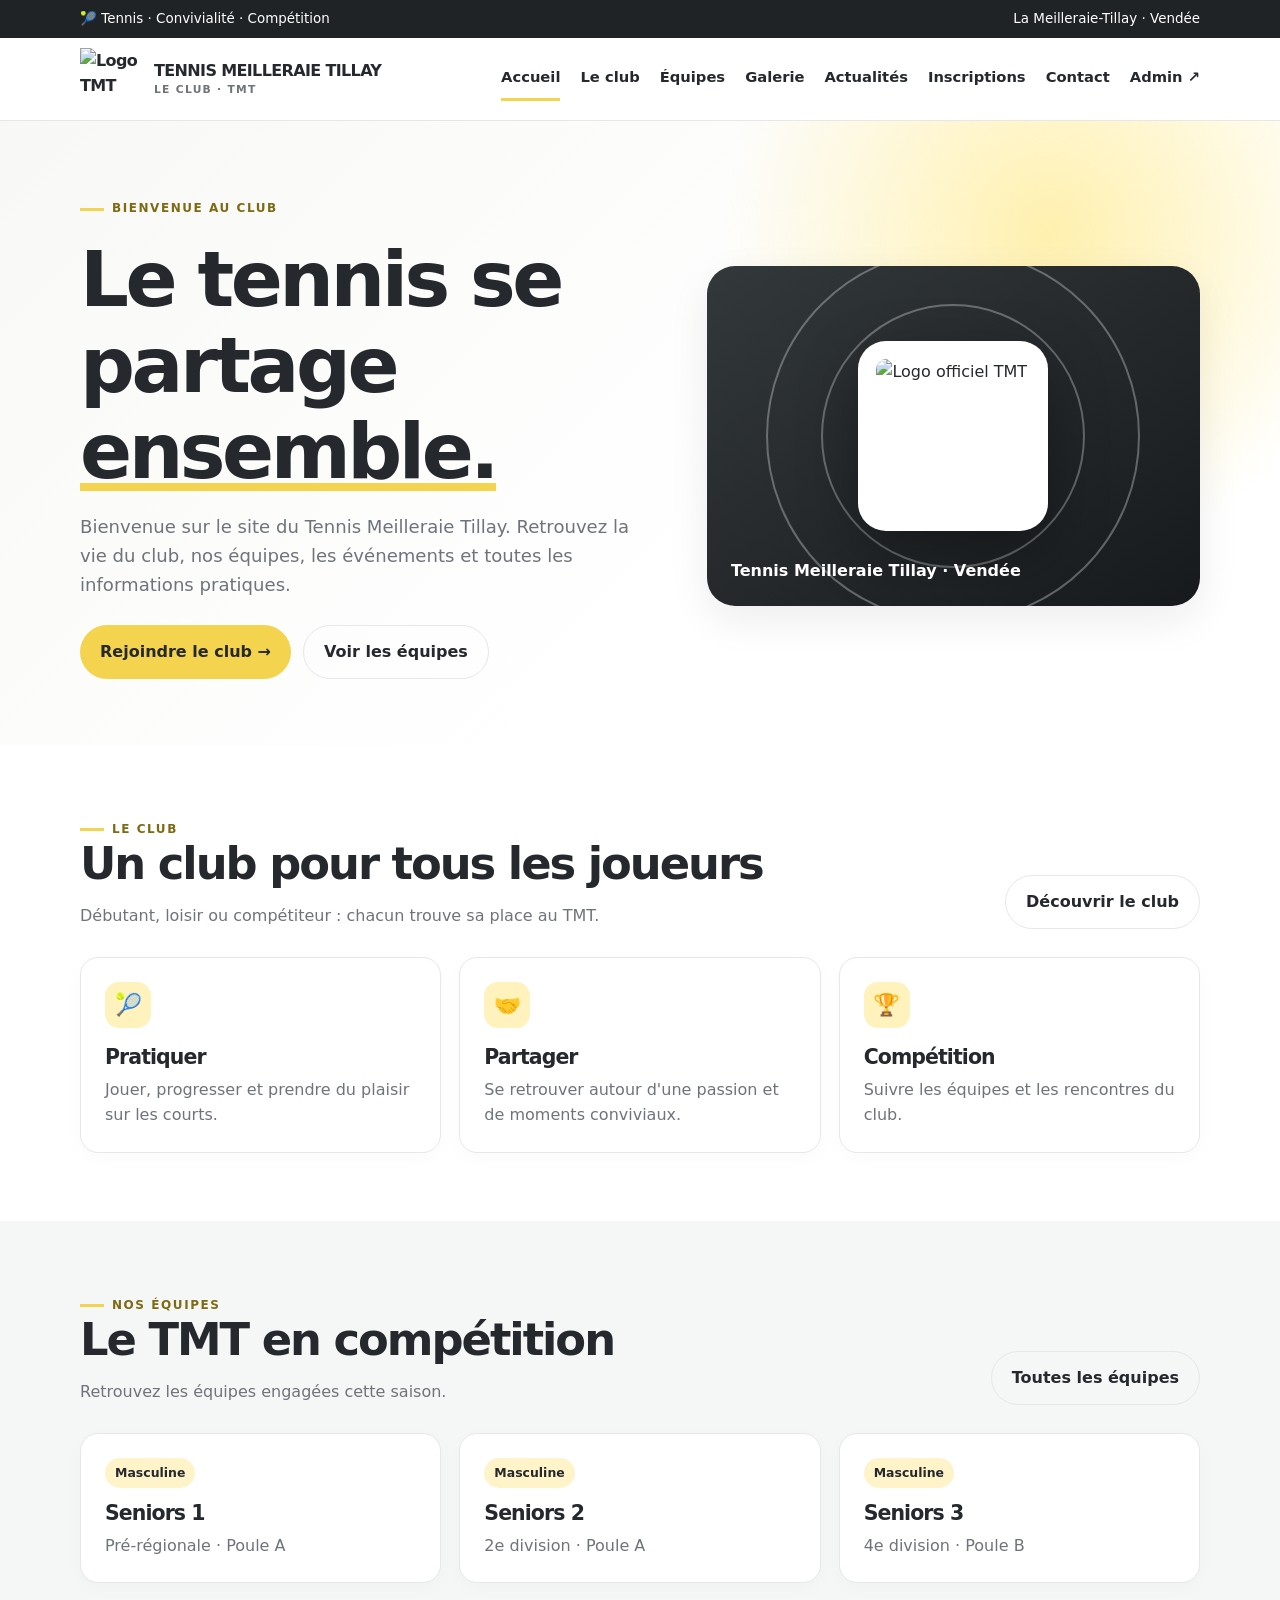
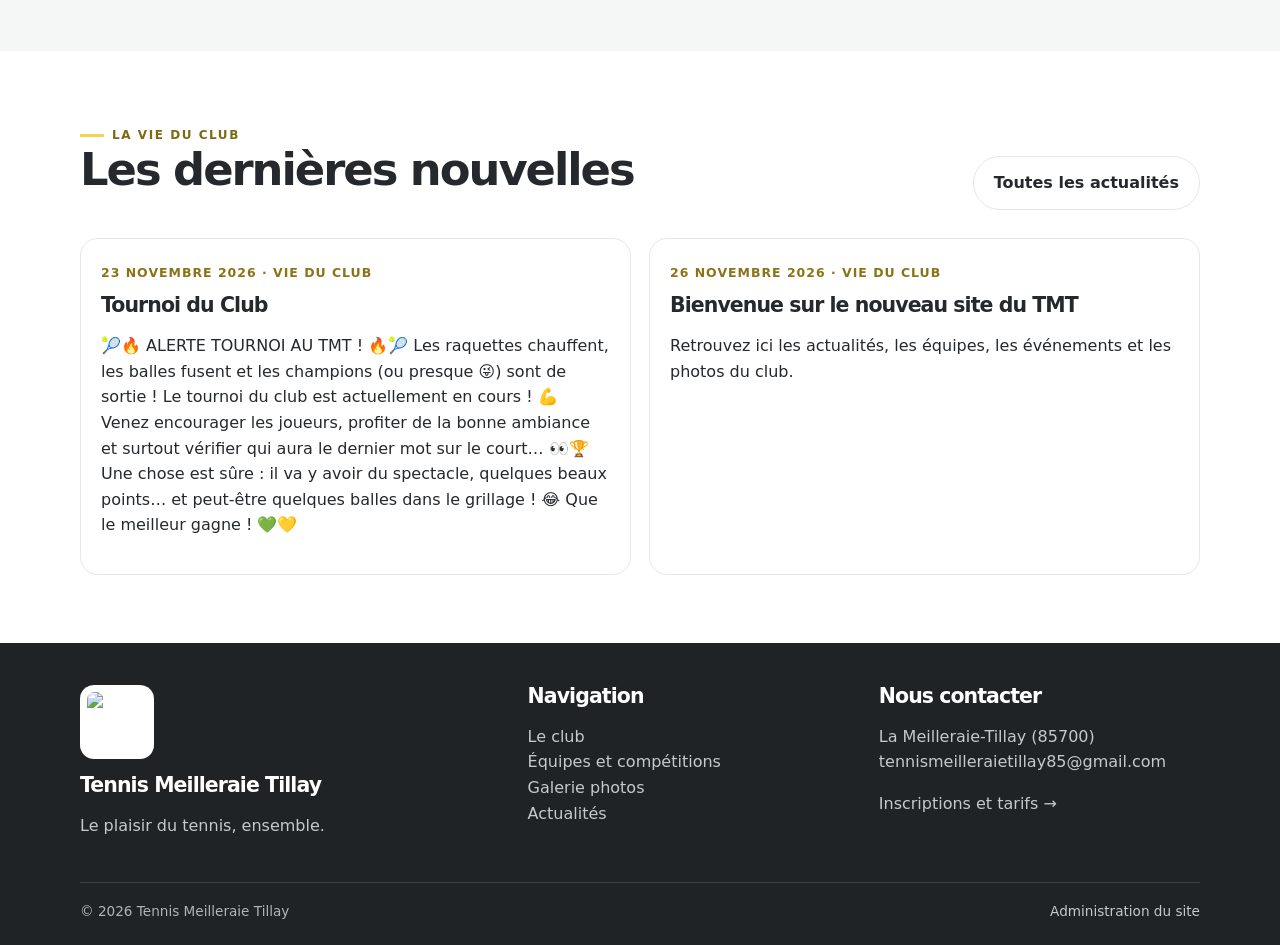
==== commit c9cce768: "Add files via upload" ====
--- a/styles.css
+++ b/styles.css
@@ -1 +1,9 @@
 :root{--ink:#25292d;--muted:#6e7479;--yellow:#f4d34f;--yellow2:#ffe98a;--paper:#fff;--soft:#f5f6f6;--line:#e5e7e8;--dark:#202326;--radius:18px;--shadow:0 14px 40px rgba(22,28,32,.08)}*{box-sizing:border-box}html{scroll-behavior:smooth}body{margin:0;font-family:Inter,ui-sans-serif,system-ui,-apple-system,"Segoe UI",sans-serif;color:var(--ink);background:var(--paper);line-height:1.6}a{color:inherit;text-decoration:none}img{max-width:100%;display:block}.wrap{width:min(1120px,calc(100% - 40px));margin:auto}.topbar{background:var(--dark);color:#fff;font-size:.84rem;padding:8px 0}.topbar .wrap{display:flex;justify-content:space-between;gap:12px;flex-wrap:wrap}.header{position:sticky;top:0;z-index:20;background:rgba(255,255,255,.94);backdrop-filter:blur(12px);border-bottom:1px solid var(--line)}.nav{height:82px;display:flex;align-items:center;justify-content:space-between;gap:22px}.brand{display:flex;align-items:center;gap:12px;font-weight:900;letter-spacing:-.04em}.brand img{width:62px;height:62px;object-fit:contain}.brand span{line-height:1.08}.brand small{display:block;font-size:.67rem;letter-spacing:.12em;color:var(--muted);font-weight:700;margin-top:5px}.links{display:flex;align-items:center;gap:20px;font-weight:700;font-size:.92rem}.links a{padding:9px 0;border-bottom:3px solid transparent}.links a:hover,.links a.active{border-color:var(--yellow)}.menu-btn{display:none;border:0;background:var(--soft);border-radius:12px;padding:10px 13px;font-size:1.2rem}.btn{display:inline-flex;align-items:center;justify-content:center;gap:9px;background:var(--yellow);border:0;border-radius:999px;padding:13px 20px;font-weight:850;cursor:pointer;transition:.2s}.btn:hover{transform:translateY(-2px);background:var(--yellow2)}.btn.dark{background:var(--dark);color:white}.btn.outline{background:transparent;border:1px solid var(--line)}.hero{padding:72px 0 66px;background:radial-gradient(circle at 82% 18%,#fff0ae 0,transparent 28%),linear-gradient(135deg,#f8f8f6,#fff 60%)}.hero-grid{display:grid;grid-template-columns:1.08fr .92fr;gap:48px;align-items:center}.eyebrow{display:inline-flex;gap:8px;align-items:center;text-transform:uppercase;letter-spacing:.13em;font-size:.75rem;font-weight:900;color:#7d6a12}.eyebrow:before{content:"";width:24px;height:3px;background:var(--yellow)}h1,h2,h3{line-height:1.12;letter-spacing:-.045em}h1{font-size:clamp(2.6rem,6vw,4.8rem);margin:18px 0}h2{font-size:clamp(1.8rem,4vw,2.8rem);margin:0 0 14px}h3{font-size:1.28rem;margin:0 0 8px}.lead{font-size:1.13rem;color:var(--muted);max-width:600px}.hero-actions{display:flex;gap:12px;flex-wrap:wrap;margin-top:26px}.hero-visual{min-height:340px;border-radius:28px;background:linear-gradient(145deg,#33383b,#171a1c);position:relative;overflow:hidden;box-shadow:var(--shadow);display:grid;place-items:center}.hero-visual:before,.hero-visual:after{content:"";position:absolute;border:2px solid rgba(255,255,255,.3);border-radius:50%;width:370px;height:370px}.hero-visual:after{width:260px;height:260px}.hero-logo{width:190px;height:190px;object-fit:contain;background:#fff;border-radius:28px;padding:18px;z-index:1;box-shadow:0 20px 60px #0005}.hero-tag{position:absolute;bottom:22px;left:24px;color:#fff;font-weight:800;z-index:2}.section{padding:68px 0}.section.soft{background:var(--soft)}.section-head{display:flex;align-items:end;justify-content:space-between;gap:20px;margin-bottom:28px}.section-head p{margin:0;color:var(--muted);max-width:520px}.cards{display:grid;grid-template-columns:repeat(3,1fr);gap:18px}.card{background:#fff;border:1px solid var(--line);border-radius:var(--radius);padding:24px;box-shadow:0 5px 20px rgba(0,0,0,.025)}.card p{color:var(--muted);margin:8px 0 0}.iconbox{width:46px;height:46px;border-radius:14px;background:#fff2bd;display:grid;place-items:center;font-size:1.35rem;margin-bottom:18px}.page-hero{padding:58px 0 44px;background:linear-gradient(120deg,#fff8d9,#fff 65%)}.page-hero h1{font-size:clamp(2.4rem,5vw,3.8rem);margin:12px 0}.page-hero p{color:var(--muted);max-width:700px}.two-col{display:grid;grid-template-columns:1fr 1fr;gap:24px}.photo-grid{display:grid;grid-template-columns:repeat(3,1fr);gap:14px}.photo{border-radius:16px;overflow:hidden;background:var(--soft);aspect-ratio:4/3}.photo img{width:100%;height:100%;object-fit:cover}.news-list{display:grid;grid-template-columns:repeat(2,1fr);gap:18px}.news-card{border:1px solid var(--line);border-radius:18px;overflow:hidden}.news-card img{width:100%;height:190px;object-fit:cover;background:var(--soft)}.news-card .body{padding:20px}.date{font-size:.78rem;text-transform:uppercase;letter-spacing:.08em;color:#8a7415;font-weight:900}.pill{display:inline-block;padding:5px 10px;background:#fff4c9;border-radius:99px;font-size:.78rem;font-weight:800}.table-wrap{overflow-x:auto;border:1px solid var(--line);border-radius:16px}table{width:100%;border-collapse:collapse;min-width:600px}th,td{text-align:left;padding:14px 16px;border-bottom:1px solid var(--line)}th{background:var(--soft);font-size:.82rem;text-transform:uppercase;letter-spacing:.06em}tr:last-child td{border-bottom:0}.footer{background:var(--dark);color:#fff;padding:42px 0 22px}.footer-grid{display:grid;grid-template-columns:1.3fr 1fr 1fr;gap:30px}.footer p,.footer a{color:#c5c9cb}.footer a:hover{color:var(--yellow)}.footer-bottom{border-top:1px solid #ffffff22;margin-top:28px;padding-top:18px;color:#aeb4b7;font-size:.85rem;display:flex;justify-content:space-between;gap:12px;flex-wrap:wrap}.notice{padding:15px 18px;background:#fff8db;border-left:4px solid var(--yellow);border-radius:10px;color:#65561b}.form{display:grid;gap:14px}.form label{font-weight:800;font-size:.9rem}.form input,.form textarea,.form select{width:100%;padding:13px 14px;border:1px solid #dfe2e4;border-radius:12px;font:inherit;background:white}.form textarea{min-height:130px}.admin-shell{max-width:820px;margin:34px auto;padding:0 20px}.admin-panel{background:#fff;border:1px solid var(--line);border-radius:18px;padding:24px;margin:18px 0;box-shadow:var(--shadow)}.admin-panel h2{font-size:1.4rem}.admin-grid{display:grid;grid-template-columns:1fr 1fr;gap:14px}.status{padding:12px;border-radius:10px;background:var(--soft);font-size:.9rem}.status.ok{background:#eaf8ef;color:#176b36}.status.err{background:#fff0f0;color:#9b2929}.small{font-size:.85rem;color:var(--muted)}.hidden{display:none!important}.footer-logo{width:74px;height:74px;background:white;object-fit:contain;border-radius:14px;padding:7px}@media(max-width:850px){.links{display:none;position:absolute;top:82px;left:0;right:0;background:#fff;padding:16px 22px 22px;box-shadow:var(--shadow);flex-direction:column;align-items:stretch;gap:4px}.links.open{display:flex}.links a{padding:10px}.menu-btn{display:block}.hero-grid,.two-col{grid-template-columns:1fr}.hero{padding:50px 0}.hero-visual{min-height:270px}.cards{grid-template-columns:1fr 1fr}.footer-grid{grid-template-columns:1fr 1fr}}@media(max-width:560px){.wrap{width:min(100% - 28px,1120px)}.nav{height:72px}.brand img{width:52px;height:52px}.links{top:72px}.cards,.news-list,.photo-grid,.footer-grid,.admin-grid{grid-template-columns:1fr}.section{padding:48px 0}.section-head{display:block}.section-head .btn{margin-top:16px}.hero-visual{min-height:240px}.hero-logo{width:150px;height:150px}.page-hero{padding:42px 0 32px}}
+
+/* Organisation des rencontres par équipe */
+.team-list{display:grid;grid-template-columns:1fr;gap:22px}.team-card{padding:26px}.tenup-link{margin-top:16px;padding:10px 16px;font-size:.9rem}.team-matches{margin-top:24px;border-top:1px solid var(--line);padding-top:18px}.team-matches h4{margin:0 0 12px;font-size:1.05rem}.team-match-list{display:grid;gap:0}.team-match{display:grid;grid-template-columns:170px minmax(160px,1fr) minmax(120px,auto);align-items:center;gap:14px;padding:13px 0;border-bottom:1px solid var(--line)}.team-match:last-child{border-bottom:0}.team-match>div:first-child{display:flex;flex-direction:column;gap:3px}.team-match>div:first-child span{font-size:.82rem;color:var(--muted)}.opponent{font-weight:650}.match-result{font-size:.88rem;font-weight:800;text-align:right}.match-result.has-result{color:#217a45}.match-result.upcoming{color:var(--muted);font-weight:600}@media(max-width:600px){.team-match{grid-template-columns:1fr auto;gap:5px 12px}.team-match>div:first-child{grid-column:1}.team-match .opponent{grid-column:1}.team-match .match-result{grid-column:2;grid-row:1/3;align-self:center}.tenup-link{white-space:normal}}
+
+
+/* Distinction visuelle des résultats */
+.results-legend{display:flex;flex-wrap:wrap;gap:9px;margin-top:18px}.legend-item{display:inline-flex;align-items:center;padding:5px 11px;border-radius:999px;font-size:.82rem;font-weight:800}.legend-item.win,.match-result.match-win{background:#e7f6ec;color:#176b36}.legend-item.loss,.match-result.match-loss{background:#fdebec;color:#a52c35}.legend-item.draw,.match-result.match-draw{background:#fff4d9;color:#8a5a00}.legend-item.neutral,.match-result.upcoming{background:#f1f3f4;color:#626a70}.match-result{display:inline-flex;justify-self:end;align-items:center;justify-content:center;padding:6px 11px;border-radius:999px;white-space:nowrap;font-size:.84rem;font-weight:850}.match-result.has-result{background:#eaf1ff;color:#2856a6}.match-result.upcoming{font-weight:700}
+@media(max-width:600px){.match-result{justify-self:end;max-width:100%;white-space:normal;text-align:center}}
